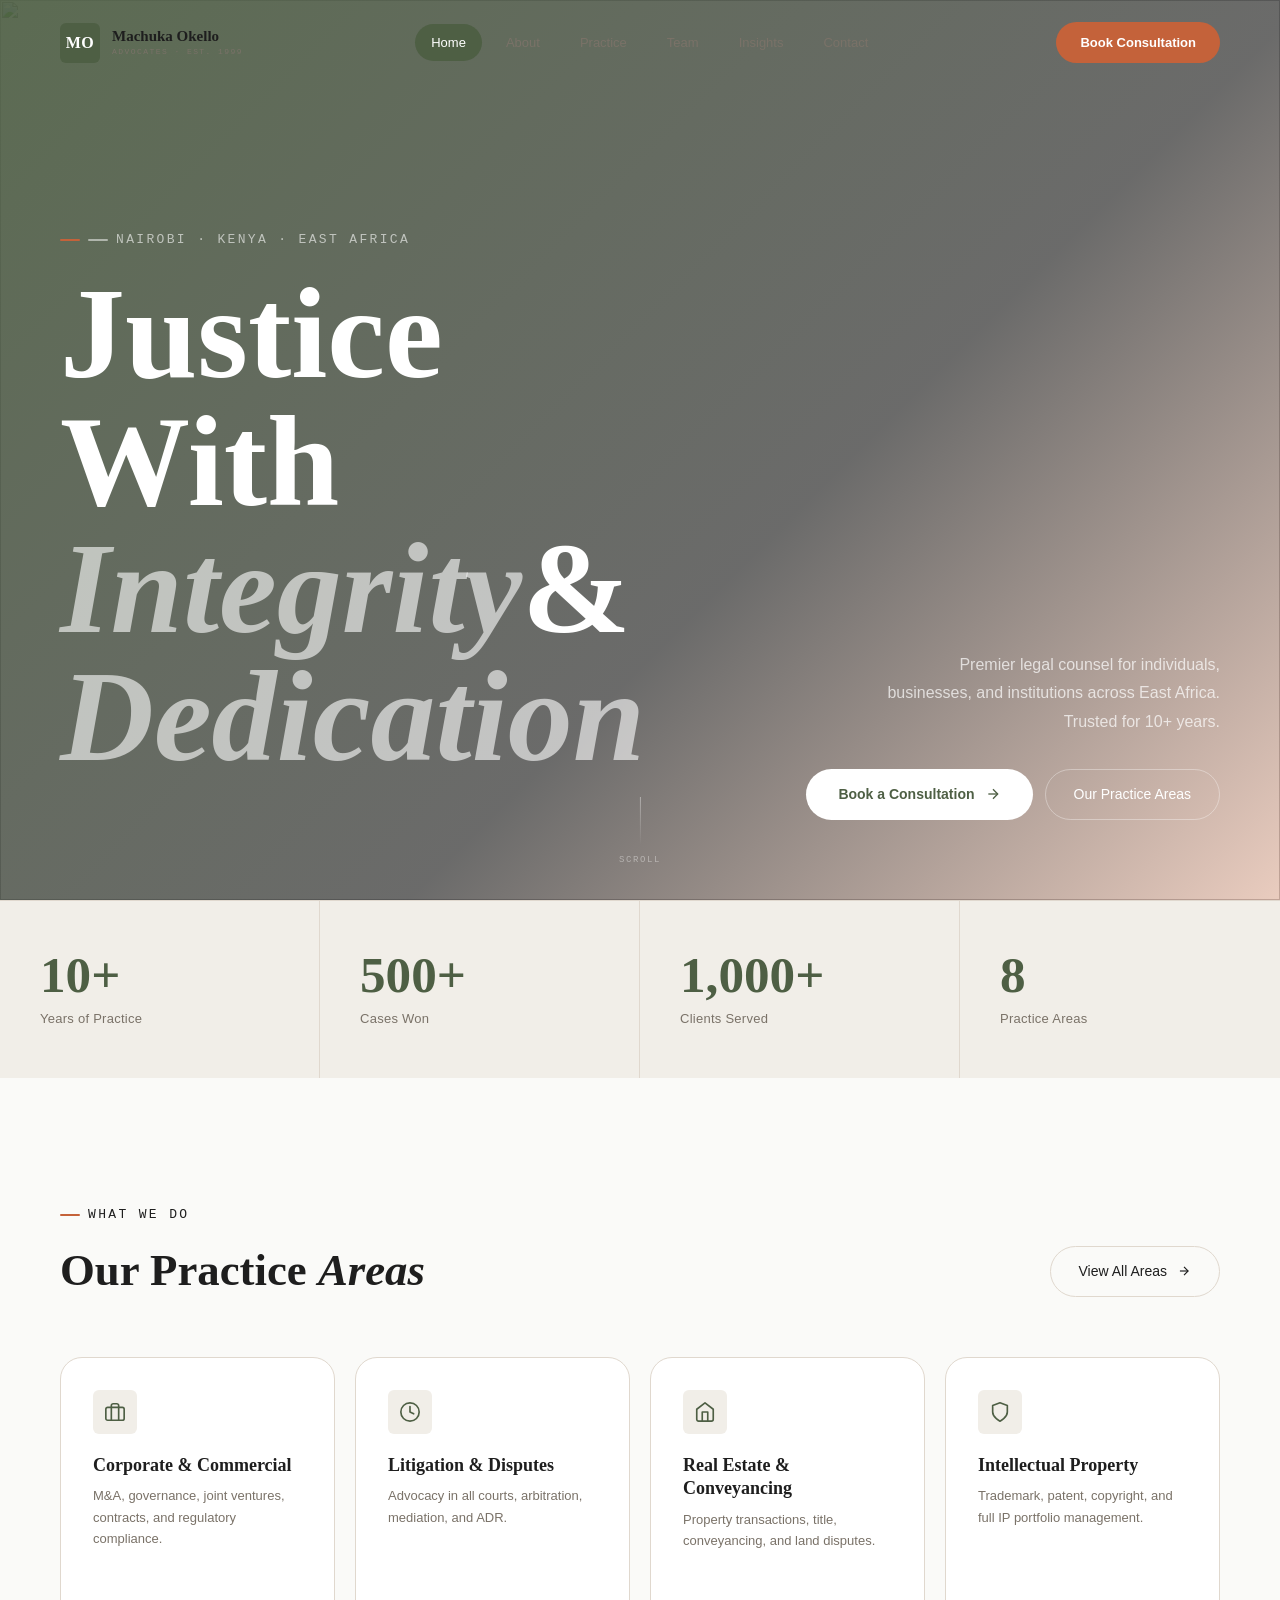
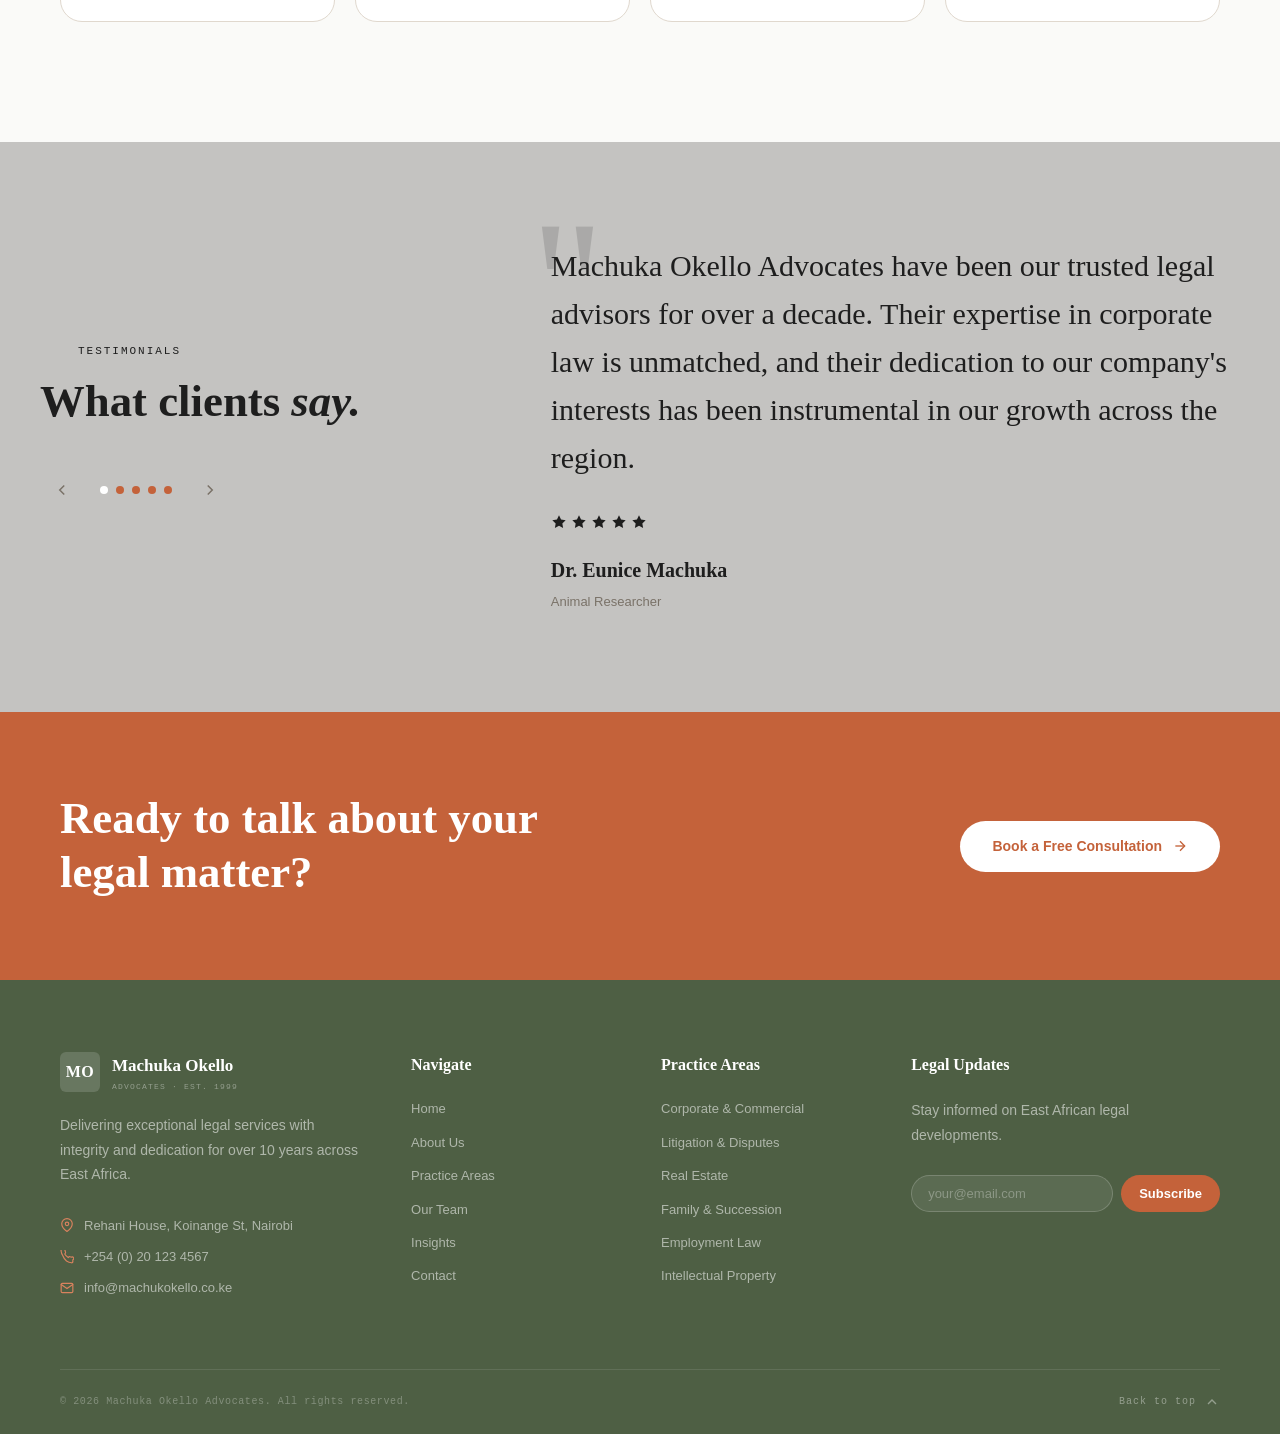
==== index.html @ afc13fcb "Add files via upload" ====
<!DOCTYPE html>
<html lang="en">
<head>
  <meta charset="UTF-8" />
  <meta name="viewport" content="width=device-width, initial-scale=1.0" />
  <title>Machuka Okello Advocates — Home</title>
  <meta name="description" content="Premier legal counsel across East Africa. 10+ years of proven excellence." />
  <link rel="stylesheet" href="style.css" />
</head>
<body>

<div id="progress-bar"></div>


<!-- NAVBAR -->
<header id="navbar">
  <div class="nav-wrap">
    <a href="index.html" class="nav-logo">
      <div class="nav-logo-mark">MO</div>
      <div class="nav-logo-text">
        <strong>Machuka Okello</strong>
        <span>Advocates · Est. 1999</span>
      </div>
    </a>
    <nav class="nav-links-center">
      <a href="index.html" class="active">Home</a>
      <a href="about.html">About</a>
      <a href="practice.html">Practice</a>
      <a href="team.html">Team</a>
      <a href="insights.html">Insights</a>
      <a href="contact.html">Contact</a>
    </nav>
    <a href="contact.html" class="nav-cta">Book Consultation</a>
    <button class="nav-hamburger" id="nav-hamburger" onclick="toggleMobileMenu()" aria-label="Menu">
      <span></span><span></span>
    </button>
  </div>
  <nav class="mobile-nav" id="mobile-nav">
    <a href="index.html" class="active">Home</a>
    <a href="about.html">About</a>
    <a href="practice.html">Practice</a>
    <a href="team.html">Team</a>
    <a href="insights.html">Insights</a>
    <a href="contact.html">Contact</a>
    <a href="contact.html" class="mobile-cta">Book Consultation</a>
  </nav>
</header>

<!-- HERO -->
<section class="home-hero">
  <div class="home-hero-bg">
    <img src="https://images.unsplash.com/photo-1589829545856-d10d557cf95f?w=1800&q=80" alt="" />
  </div>
  <div class="home-hero-content">
    <div class="wrap">
      <div class="home-hero-left fade-up">
        <div class="tag" style="color:rgba(255,255,255,.6);">
          <span style="background:rgba(255,255,255,.5);width:20px;height:2px;display:block;border-radius:2px;"></span>
          Nairobi · Kenya · East Africa
        </div>
        <h1 class="home-h1">
          Justice With<br><em>Integrity</em>&amp;<br><em>Dedication</em>
        </h1>
      </div>
      <div class="home-hero-right fade-up" style="transition-delay:.2s">
        <p class="home-hero-desc">Premier legal counsel for individuals, businesses, and institutions across East Africa. Trusted for 10+ years.</p>
        <div class="home-hero-btns">
          <a href="contact.html" class="btn-white" style="background:#fff;color:var(--sage-dk);font-size:14px;font-weight:600;padding:14px 32px;border-radius:99px;display:inline-flex;align-items:center;gap:10px;transition:all .28s ease;">Book a Consultation
            <svg width="16" height="16" viewBox="0 0 24 24" fill="none" stroke="currentColor" stroke-width="2"><line x1="5" y1="12" x2="19" y2="12"/><polyline points="12 5 19 12 12 19"/></svg>
          </a>
          <a href="practice.html" class="btn-outline" style="border-color:rgba(255,255,255,.35);color:#fff;font-size:14px;font-weight:500;padding:13px 28px;border-radius:99px;display:inline-flex;align-items:center;gap:10px;transition:all .28s ease;">Our Practice Areas</a>
        </div>
      </div>
    </div>
  </div>
  <div class="home-scroll-indicator">
    <div class="scroll-line"></div>
    <span>Scroll</span>
  </div>
</section>

<!-- STATS -->
<div class="home-stats">
  <div class="home-stats-grid stagger">
    <div class="hsg-item">
      <div class="hsg-num">10+</div>
      <div class="hsg-lbl">Years of Practice</div>
    </div>
    <div class="hsg-item">
      <div class="hsg-num">500+</div>
      <div class="hsg-lbl">Cases Won</div>
    </div>
    <div class="hsg-item">
      <div class="hsg-num">1,000+</div>
      <div class="hsg-lbl">Clients Served</div>
    </div>
    <div class="hsg-item">
      <div class="hsg-num">8</div>
      <div class="hsg-lbl">Practice Areas</div>
    </div>
  </div>
</div>

<!-- PRACTICE PREVIEW -->
<section class="home-practices section-pad">
  <div class="wrap">
    <div class="home-practices-header fade-up">
      <div>
        <div class="tag">What We Do</div>
        <h2 class="section-title">Our Practice <em>Areas</em></h2>
      </div>
      <a href="practice.html" class="btn-outline">View All Areas
        <svg width="14" height="14" viewBox="0 0 24 24" fill="none" stroke="currentColor" stroke-width="2"><line x1="5" y1="12" x2="19" y2="12"/><polyline points="12 5 19 12 12 19"/></svg>
      </a>
    </div>
    <div class="home-practices-grid stagger">
      <div class="hpc">
        <div class="hpc-icon"><svg viewBox="0 0 24 24" fill="none" stroke="currentColor" stroke-width="1.8" stroke-linecap="round" stroke-linejoin="round"><rect x="2" y="7" width="20" height="14" rx="2"/><path d="M16 21V5a2 2 0 0 0-2-2h-4a2 2 0 0 0-2 2v16"/></svg></div>
        <h3>Corporate &amp; Commercial</h3>
        <p>M&A, governance, joint ventures, contracts, and regulatory compliance.</p>
        <a href="practice.html" class="hpc-arrow">Explore <svg viewBox="0 0 24 24" fill="none" stroke="currentColor" stroke-width="2"><line x1="5" y1="12" x2="19" y2="12"/><polyline points="12 5 19 12 12 19"/></svg></a>
      </div>
      <div class="hpc">
        <div class="hpc-icon"><svg viewBox="0 0 24 24" fill="none" stroke="currentColor" stroke-width="1.8" stroke-linecap="round" stroke-linejoin="round"><circle cx="12" cy="12" r="10"/><polyline points="12 6 12 12 16 14"/></svg></div>
        <h3>Litigation &amp; Disputes</h3>
        <p>Advocacy in all courts, arbitration, mediation, and ADR.</p>
        <a href="practice.html" class="hpc-arrow">Explore <svg viewBox="0 0 24 24" fill="none" stroke="currentColor" stroke-width="2"><line x1="5" y1="12" x2="19" y2="12"/><polyline points="12 5 19 12 12 19"/></svg></a>
      </div>
      <div class="hpc">
        <div class="hpc-icon"><svg viewBox="0 0 24 24" fill="none" stroke="currentColor" stroke-width="1.8" stroke-linecap="round" stroke-linejoin="round"><path d="M3 9l9-7 9 7v11a2 2 0 0 1-2 2H5a2 2 0 0 1-2-2z"/><polyline points="9 22 9 12 15 12 15 22"/></svg></div>
        <h3>Real Estate &amp; Conveyancing</h3>
        <p>Property transactions, title, conveyancing, and land disputes.</p>
        <a href="practice.html" class="hpc-arrow">Explore <svg viewBox="0 0 24 24" fill="none" stroke="currentColor" stroke-width="2"><line x1="5" y1="12" x2="19" y2="12"/><polyline points="12 5 19 12 12 19"/></svg></a>
      </div>
      <div class="hpc">
        <div class="hpc-icon"><svg viewBox="0 0 24 24" fill="none" stroke="currentColor" stroke-width="1.8" stroke-linecap="round" stroke-linejoin="round"><path d="M12 22s8-4 8-10V5l-8-3-8 3v7c0 6 8 10 8 10z"/></svg></div>
        <h3>Intellectual Property</h3>
        <p>Trademark, patent, copyright, and full IP portfolio management.</p>
        <a href="practice.html" class="hpc-arrow">Explore <svg viewBox="0 0 24 24" fill="none" stroke="currentColor" stroke-width="2"><line x1="5" y1="12" x2="19" y2="12"/><polyline points="12 5 19 12 12 19"/></svg></a>
      </div>
    </div>
  </div>
</section>

<!-- ═══════════════════════════════════════
     TESTIMONIALS — LARGE QUOTE FORMAT
═══════════════════════════════════════ -->
<section class="test-bckg">
<section id="testimonials" class="testimonials-section">
  <div class="container">
    <div class="testimonials-inner">
      <div class="testimonials-left reveal">
        <div class="section-tag light">Testimonials</div>
        <h2 class="section-title light">What clients <em>say.</em></h2>
        <div class="t-nav-controls">
          <button class="t-ctrl-btn" onclick="prevTestimonial()" aria-label="Previous">
            <svg viewBox="0 0 24 24" fill="none" stroke="currentColor" stroke-width="2"><polyline points="15 18 9 12 15 6"/></svg>
          </button>
          <div class="t-ctrl-dots" id="t-dots"></div>
          <button class="t-ctrl-btn" onclick="nextTestimonial()" aria-label="Next">
            <svg viewBox="0 0 24 24" fill="none" stroke="currentColor" stroke-width="2"><polyline points="9 18 15 12 9 6"/></svg>
          </button>
        </div>
      </div>
      <div class="testimonials-right">
        <div class="big-quote">"</div>
        <blockquote id="t-text">Machuka Okello Advocates have been our trusted legal advisors for over a decade. Their expertise in corporate law is unmatched, and their dedication to our company's interests has been instrumental in our growth across the region.</blockquote>
        <div class="t-star-row">
          <svg viewBox="0 0 24 24" fill="currentColor"><polygon points="12 2 15.09 8.26 22 9.27 17 14.14 18.18 21.02 12 17.77 5.82 21.02 7 14.14 2 9.27 8.91 8.26 12 2"/></svg>
          <svg viewBox="0 0 24 24" fill="currentColor"><polygon points="12 2 15.09 8.26 22 9.27 17 14.14 18.18 21.02 12 17.77 5.82 21.02 7 14.14 2 9.27 8.91 8.26 12 2"/></svg>
          <svg viewBox="0 0 24 24" fill="currentColor"><polygon points="12 2 15.09 8.26 22 9.27 17 14.14 18.18 21.02 12 17.77 5.82 21.02 7 14.14 2 9.27 8.91 8.26 12 2"/></svg>
          <svg viewBox="0 0 24 24" fill="currentColor"><polygon points="12 2 15.09 8.26 22 9.27 17 14.14 18.18 21.02 12 17.77 5.82 21.02 7 14.14 2 9.27 8.91 8.26 12 2"/></svg>
          <svg viewBox="0 0 24 24" fill="currentColor"><polygon points="12 2 15.09 8.26 22 9.27 17 14.14 18.18 21.02 12 17.77 5.82 21.02 7 14.14 2 9.27 8.91 8.26 12 2"/></svg>
        </div>
        <div class="t-client">
          <div class="t-client-name" id="t-name">Dr. Peter Mwangi</div>
          <div class="t-client-title" id="t-title">CEO, Mwangi Holdings</div>
        </div>
      </div>
    </div>
  </div>
</section>
</section>

<!-- CTA BAND -->
<section class="home-cta-band">
  <div class="wrap">
    <div class="home-cta-inner fade-up">
      <h2>Ready to talk about your legal matter?</h2>
      <a href="contact.html" class="btn-white">Book a Free Consultation
        <svg width="16" height="16" viewBox="0 0 24 24" fill="none" stroke="currentColor" stroke-width="2"><line x1="5" y1="12" x2="19" y2="12"/><polyline points="12 5 19 12 12 19"/></svg>
      </a>
    </div>
  </div>
</section>

<!-- FOOTER -->
<footer>
  <div class="wrap">
    <div class="footer-inner">
      <div>
        <div class="footer-brand">
          <div class="nav-logo-mark">MO</div>
          <div>
            <div class="footer-brand-name">Machuka Okello</div>
            <div class="footer-brand-sub">Advocates · Est. 1999</div>
          </div>
        </div>
        <p class="footer-desc">Delivering exceptional legal services with integrity and dedication for over 10 years across East Africa.</p>
        <div class="footer-contact-line"><svg viewBox="0 0 24 24" fill="none" stroke="currentColor" stroke-width="2" stroke-linecap="round" stroke-linejoin="round"><path d="M21 10c0 7-9 13-9 13s-9-6-9-13a9 9 0 0 1 18 0z"/><circle cx="12" cy="10" r="3"/></svg>Rehani House, Koinange St, Nairobi</div>
        <div class="footer-contact-line"><svg viewBox="0 0 24 24" fill="none" stroke="currentColor" stroke-width="2" stroke-linecap="round" stroke-linejoin="round"><path d="M22 16.92v3a2 2 0 0 1-2.18 2 19.79 19.79 0 0 1-8.63-3.07A19.5 19.5 0 0 1 4.88 9.88 19.79 19.79 0 0 1 1.77 1.25a2 2 0 0 1 1.98-2.18h3a2 2 0 0 1 2 1.72c.127.96.361 1.903.7 2.81a2 2 0 0 1-.45 2.11L8.09 6.91a16 16 0 0 0 6 6l.91-.91a2 2 0 0 1 2.11-.45c.907.339 1.85.573 2.81.7A2 2 0 0 1 22 16.92z"/></svg>+254 (0) 20 123 4567</div>
        <div class="footer-contact-line"><svg viewBox="0 0 24 24" fill="none" stroke="currentColor" stroke-width="2" stroke-linecap="round" stroke-linejoin="round"><path d="M4 4h16c1.1 0 2 .9 2 2v12c0 1.1-.9 2-2 2H4c-1.1 0-2-.9-2-2V6c0-1.1.9-2 2-2z"/><polyline points="22,6 12,13 2,6"/></svg>info@machukokello.co.ke</div>
      </div>
      <div class="footer-col">
        <h5>Navigate</h5>
        <a href="index.html">Home</a>
        <a href="about.html">About Us</a>
        <a href="practice.html">Practice Areas</a>
        <a href="team.html">Our Team</a>
        <a href="insights.html">Insights</a>
        <a href="contact.html">Contact</a>
      </div>
      <div class="footer-col">
        <h5>Practice Areas</h5>
        <a href="practice.html">Corporate &amp; Commercial</a>
        <a href="practice.html">Litigation &amp; Disputes</a>
        <a href="practice.html">Real Estate</a>
        <a href="practice.html">Family &amp; Succession</a>
        <a href="practice.html">Employment Law</a>
        <a href="practice.html">Intellectual Property</a>
      </div>
      <div class="footer-col">
        <h5>Legal Updates</h5>
        <p class="footer-desc">Stay informed on East African legal developments.</p>
        <div class="footer-nl-form">
          <input type="email" id="nl-email" placeholder="your@email.com" />
          <button onclick="subscribeNewsletter()">Subscribe</button>
        </div>
      </div>
    </div>
    <div class="footer-bottom">
      <p>© <span id="year"></span> Machuka Okello Advocates. All rights reserved.</p>
      <a href="#" class="footer-back-top" onclick="window.scrollTo({top:0,behavior:'smooth'});return false;">
        Back to top <svg viewBox="0 0 24 24" fill="none" stroke="currentColor" stroke-width="2"><polyline points="18 15 12 9 6 15"/></svg>
      </a>
    </div>
  </div>
</footer>

<div id="toast"></div>
<script src="script.js"></script>
<script>document.getElementById('year').textContent = new Date().getFullYear();</script>
</body>
</html>
---- style.css ----
/* =============================================
   RESET & BASE
============================================= */
*, *::before, *::after { box-sizing: border-box; margin: 0; padding: 0; }
html { scroll-behavior: smooth; font-size: 16px; }
body {
  font-family: 'Sora', sans-serif;
  background: #FAFAF8;
  color: #1E1E1E;
  line-height: 1.65;
  overflow-x: hidden;
}
img { display: block; max-width: 100%; }
a { text-decoration: none; color: inherit; }
ul { list-style: none; }
button { cursor: pointer; border: none; background: none; font-family: inherit; }
input, textarea, select { font-family: inherit; }

/* =============================================
   TOKENS
============================================= */
:root {
  --sage:      #7A8C6E;
  --sage-lt:   #A4B896;
  --sage-dk:   #4E5F44;
  --terra:     #C4623A;
  --terra-lt:  #D9825E;
  --cream:     #FAFAF8;
  --cream-dk:  #F1EEE8;
  --sand:      #E8E0D4;
  --ink:       #1E1E1E;
  --ink-lt:    #3A3A3A;
  --muted:     #7A7268;
  --muted-lt:  #ADA49A;
  --white:     #FFFFFF;
  --border:    #E0D8CE;
  --shadow-sm: 0 2px 8px rgba(30,30,30,.06);
  --shadow-md: 0 6px 24px rgba(30,30,30,.10);
  --shadow-lg: 0 16px 56px rgba(30,30,30,.14);
  --r-sm: 6px; --r-md: 14px; --r-lg: 22px; --r-xl: 32px;
  --t: 0.28s ease;
}

/* =============================================
   TYPOGRAPHY
============================================= */
@import url('https://fonts.googleapis.com/css2?family=Sora:wght@300;400;500;600;700&family=Fraunces:ital,wght@0,300;0,600;0,700;1,300;1,600&family=Space+Mono:wght@400;700&display=swap');

h1, h2, h3, h4 { font-family: 'Fraunces', serif; line-height: 1.1; font-weight: 600; }
em { font-style: italic; }

.page-title { font-size: clamp(42px, 6vw, 88px); font-weight: 700; color: var(--ink); line-height: 1.0; }
.section-title { font-size: clamp(28px, 3.5vw, 52px); font-weight: 600; color: var(--ink); line-height: 1.15; }
.lead { font-size: clamp(16px, 1.8vw, 20px); color: var(--muted); line-height: 1.75; }

.tag {
  display: inline-flex; align-items: center; gap: 8px;
  font-family: 'Space Mono', monospace;
  font-size: 13px; letter-spacing: .18em; text-transform: uppercase;
  color: var(--offwhite); margin-bottom: 20px;
}
.section-divider { color: var(--muted); margin: 60px 0px -80px 0px; }
.tag::before { content:''; display:block; width:20px; height:2px; background:var(--terra); border-radius:2px; }

/* =============================================
   LAYOUT
============================================= */
.wrap { max-width: 1240px; margin: 0 auto; padding: 0 40px; }
@media (max-width:640px) { .wrap { padding: 0 20px; } }

.section-pad { padding: 120px 0; }
@media (max-width:768px) { .section-pad { padding: 72px 0; } }

/* =============================================
   SCROLL PROGRESS
============================================= */
#progress-bar {
  position: fixed; top:0; left:0; height: 3px;
  width: 0%; background: var(--terra);
  z-index: 9999; transition: width .08s linear;
  border-radius: 0 2px 2px 0;
}

/* =============================================
   NAVBAR
============================================= */
#navbar {
  position: fixed; top:0; left:0; right:0; z-index: 1000;
  transition: background var(--t), box-shadow var(--t);
}
#navbar.scrolled { background: rgba(250,250,248,.65); backdrop-filter: blur(14px); box-shadow: 0 1px 0 var(--border); }

.nav-wrap { display: flex; align-items: center; justify-content: space-between; max-width: 1240px; margin: 0 auto; padding: 22px 40px; }

.nav-logo { display: flex; align-items: center; gap: 12px; }
.nav-logo-mark {
  width: 40px; height: 40px; border-radius: var(--r-sm);
  background: var(--sage-dk);
  display: flex; align-items: center; justify-content: center;
  font-family: 'Fraunces', serif; font-size: 16px; font-weight: 700; color: #fff; letter-spacing: .03em;
}
.nav-logo-text { display: flex; flex-direction: column; }
.nav-logo-text strong { font-family: 'Fraunces', serif; font-size: 15px; font-weight: 600; color: var(--ink); line-height: 1.2; }
.nav-logo-text span { font-family: 'Space Mono', monospace; font-size: 8px; letter-spacing: .18em; color: var(--muted); text-transform: uppercase; }

.nav-links-center { display: flex; align-items: center; gap: 8px; }
.nav-links-center a {
  font-size: 13px; font-weight: 500; color: var(--muted);
  padding: 8px 16px; border-radius: 99px;
  transition: background var(--t), color var(--t);
}
.nav-links-center a:hover { background: var(--cream-dk); color: var(--ink); }
.nav-links-center a.active { background: var(--sage-dk); color: #fff; }

.nav-cta {
  background: var(--terra); color: #fff;
  font-size: 13px; font-weight: 600;
  padding: 10px 24px; border-radius: 99px;
  transition: background var(--t), transform var(--t);
}
.nav-cta:hover { background: var(--terra-lt); transform: translateY(-7px); }

.nav-hamburger { display: none; flex-direction: column; gap: 5px; padding: 4px; }
.nav-hamburger span { display:block; width:22px; height:2px; background:var(--ink); border-radius:2px; transition:all var(--t); }

.mobile-nav {
  display: none; flex-direction: column;
  background: rgba(250,250,248,.97); backdrop-filter: blur(14px);
  border-top: 1px solid var(--border);
  padding: 20px 40px 28px;
}
.mobile-nav.open { display: flex; }
.mobile-nav a { padding: 13px 0; font-size: 15px; font-weight: 500; color: var(--muted); border-bottom: 1px solid var(--border); transition: color var(--t); }
.mobile-nav a:hover, .mobile-nav a.active { color: var(--sage-dk); }
.mobile-nav .mobile-cta { margin-top: 18px; background: var(--terra); color: #fff; text-align: center; padding: 14px; border-radius: 99px; font-weight: 600; border: none; transition:all var(--t); }
.mobile-cta:hover { background:var(--cream-dk); transform:translateY(-7px); }

@media (max-width: 960px) { .nav-links-center { display:none; } .nav-cta { display:none; } .nav-hamburger { display:flex; } }
@media (max-width: 640px) { .nav-wrap { padding: 16px 20px; } }

/* =============================================
   BUTTONS
============================================= */
.btn-primary {
  display: inline-flex; align-items: center; gap: 10px;
  background: var(--sage-dk); color: #fff;
  font-size: 14px; font-weight: 600;
  padding: 14px 28px; border-radius: 99px;
  transition: background var(--t), transform var(--t), box-shadow var(--t);
}
.btn-primary:hover { background: var(--sage); transform: translateY(-7px); box-shadow: 0 10px 28px rgba(78,95,68,.28); }
.btn-primary svg { width:16px; height:16px; }

.btn-terra {
  display: inline-flex; align-items: center; gap: 10px;
  background: var(--terra); color: #fff;
  font-size: 14px; font-weight: 600;
  padding: 14px 28px; border-radius: 99px;
  transition: background var(--t), transform var(--t), box-shadow var(--t);
}
.btn-terra:hover { background: var(--terra-lt); transform: translateY(-7px); box-shadow: 0 10px 28px rgba(196,98,58,.28); }

.btn-outline {
  display: inline-flex; align-items: center; gap: 10px;
  border: 1.5px solid var(--border); color: var(--ink);
  font-size: 14px; font-weight: 500;
  padding: 13px 28px; border-radius: 99px;
  transition: all var(--t);
}
.btn-outline:hover { border-color: var(--sage-dk); color: var(--sage-dk); background: rgba(78,95,68,.05); transform: translateY(-7px); }

/* =============================================
   PAGE HERO (shared)
============================================= */
.page-hero {
  padding: 160px 0 100px;
  position: relative; overflow: hidden;
  background: var(--cream-dk);
}
.page-hero::before {
  content: '';
  position: absolute; top: -120px; right: -100px;
  width: 500px; height: 500px;
  border-radius: 50%;
  background: radial-gradient(circle, rgba(122,140,110,.15) 0%, transparent 70%);
  pointer-events: none;
}
.page-hero-inner { position: relative; z-index: 1; }
.page-hero-kicker { margin-bottom: 24px; }

/* =============================================
   CARDS
============================================= */
.card {
  background: var(--white); border: 1px solid var(--border);
  border-radius: var(--r-lg); padding: 36px;
  transition: border-color var(--t), box-shadow var(--t), transform var(--t);
}
.card:hover { border-color: var(--sage-lt); box-shadow: var(--shadow-md); transform: translateY(-4px); }

/* =============================================
   DIVIDER
============================================= */
.divider { height: 1px; background: var(--border); margin: 40px 0; }

/* =============================================
   TOAST
============================================= */
#toast {
  position: fixed; bottom: 28px; right: 28px;
  background: var(--ink); color: #fff;
  padding: 14px 22px; border-radius: var(--r-md);
  border-left: 4px solid var(--terra);
  font-size: 14px; font-weight: 500;
  box-shadow: var(--shadow-lg); z-index: 9999;
  transform: translateY(100px); opacity: 0;
  transition: all .4s ease;
}
#toast.show { transform: translateY(0); opacity: 1; }

/* =============================================
   FOOTER
============================================= */
footer {
  background: var(--sage-dk); color: rgba(255,255,255,.75);
  padding: 72px 0 0;
}
.footer-inner { display: grid; grid-template-columns: 1.5fr 1fr 1fr 1.3fr; gap: 48px; padding-bottom: 60px; }

.footer-brand { display: flex; align-items: center; gap: 12px; margin-bottom: 20px; }
.footer-brand .nav-logo-mark { background: rgba(255,255,255,.15); }
.footer-brand-name { font-family: 'Fraunces', serif; font-size: 17px; font-weight: 600; color: #fff; }
.footer-brand-sub { font-family: 'Space Mono', monospace; font-size: 8px; letter-spacing: .15em; color: rgba(255,255,255,.4); text-transform: uppercase; }

.footer-desc { font-size: 14px; line-height: 1.75; color: rgba(255,255,255,.55); margin-bottom: 28px; }
.footer-contact-line { display: flex; align-items: center; gap: 10px; font-size: 13px; color: rgba(255,255,255,.55); margin-bottom: 10px; }
.footer-contact-line svg { width: 14px; height: 14px; color: var(--terra-lt); flex-shrink: 0; }

.footer-col h5 { font-family: 'Fraunces', serif; font-size: 16px; font-weight: 600; color: #fff; margin-bottom: 20px; }
.footer-col a { display: block; font-size: 13px; color: rgba(255,255,255,.55); margin-bottom: 12px; transition: color var(--t); }
.footer-col a:hover { color: rgba(255,255,255,.9); }

.footer-nl-form { display: flex; gap: 8px; margin-top: 8px; }
.footer-nl-form input { flex:1; background: rgba(255,255,255,.08); border: 1px solid rgba(255,255,255,.18); border-radius: 99px; padding: 10px 16px; font-size: 13px; color: #fff; outline: none; transition: border-color var(--t); }
.footer-nl-form input::placeholder { color: rgba(255,255,255,.3); }
.footer-nl-form input:focus { border-color: var(--terra-lt); }
.footer-nl-form button { background: var(--terra); border: none; border-radius: 99px; padding: 10px 18px; color: #fff; font-size: 13px; font-weight: 600; transition: background var(--t); white-space: nowrap; }
.footer-nl-form button:hover { background: var(--terra-lt); }

.footer-bottom { border-top: 1px solid rgba(255,255,255,.1); padding: 24px 0; display: flex; align-items: center; justify-content: space-between; flex-wrap: wrap; gap: 12px; }
.footer-bottom p { font-family: 'Space Mono', monospace; font-size: 10px; letter-spacing: .06em; color: rgba(255,255,255,.3); }
.footer-back-top { display: flex; align-items: center; gap: 8px; font-family: 'Space Mono', monospace; font-size: 10px; letter-spacing: .1em; color: rgba(255,255,255,.4); transition: color var(--t); }
.footer-back-top svg { width: 16px; height: 16px; }
.footer-back-top:hover { color: rgba(255,255,255,.8); }

@media (max-width: 1024px) { .footer-inner { grid-template-columns: 1fr 1fr; gap: 40px; } }
@media (max-width: 640px) { .footer-inner { grid-template-columns: 1fr; gap: 32px; } .footer-bottom { flex-direction: column; align-items: flex-start; } }

/* =============================================
   ANIMATIONS
============================================= */
.fade-up { opacity: 0; transform: translateY(32px); transition: opacity .7s ease, transform .7s ease; }
.fade-up.visible { opacity: 1; transform: none; }
.fade-left { opacity: 0; transform: translateX(-32px); transition: opacity .7s ease, transform .7s ease; }
.fade-left.visible { opacity: 1; transform: none; }
.fade-right { opacity: 0; transform: translateX(32px); transition: opacity .7s ease, transform .7s ease; }
.fade-right.visible { opacity: 1; transform: none; }
.stagger > * { opacity: 0; transform: translateY(24px); transition: opacity .6s ease, transform .6s ease; }
.stagger.visible > *:nth-child(1) { opacity:1; transform:none; transition-delay:.05s; }
.stagger.visible > *:nth-child(2) { opacity:1; transform:none; transition-delay:.15s; }
.stagger.visible > *:nth-child(3) { opacity:1; transform:none; transition-delay:.25s; }
.stagger.visible > *:nth-child(4) { opacity:1; transform:none; transition-delay:.35s; }
.stagger.visible > *:nth-child(5) { opacity:1; transform:none; transition-delay:.45s; }
.stagger.visible > *:nth-child(6) { opacity:1; transform:none; transition-delay:.55s; }
.stagger.visible > *:nth-child(7) { opacity:1; transform:none; transition-delay:.65s; }
.stagger.visible > *:nth-child(8) { opacity:1; transform:none; transition-delay:.75s; }

/* =============================================
   MODAL (shared)
============================================= */
.modal-bg {
  position: fixed; inset: 0; z-index: 3000;
  background: rgba(30,30,30,.6); backdrop-filter: blur(6px);
  display: flex; align-items: center; justify-content: center;
  padding: 24px;
  opacity: 0; pointer-events: none;
  transition: opacity .3s ease;
}
.modal-bg.open { opacity: 1; pointer-events: all; }
.modal-box {
  background: var(--white); border-radius: var(--r-xl);
  padding: 48px; max-width: 600px; width: 100%;
  max-height: 90vh; overflow-y: auto;
  transform: translateY(20px) scale(.97);
  transition: transform .3s ease;
  box-shadow: var(--shadow-lg);
  position: relative;
}
.modal-bg.open .modal-box { transform: none; }
.modal-close {
  position: absolute; top: 20px; right: 20px;
  width: 36px; height: 36px; border-radius: 50%;
  background: var(--cream-dk); border: none;
  display: flex; align-items: center; justify-content: center;
  color: var(--muted); transition: all var(--t);
}
.modal-close svg { width:16px; height:16px; }
.modal-close:hover { background: var(--terra); color: #fff; transform: rotate(90deg); }
.modal-box h3 { font-family:'Fraunces',serif; font-size:28px; font-weight:600; color:var(--ink); margin-bottom:12px; }
.modal-box .modal-sub { font-size:15px; color:var(--muted); line-height:1.7; margin-bottom:20px; }
.modal-divider { height:1px; background:var(--border); margin:20px 0; }
.modal-box h4 { font-family:'Fraunces',serif; font-size:18px; font-weight:600; color:var(--ink); margin-bottom:12px; margin-top:20px; }
.modal-list { display:flex; flex-direction:column; gap:9px; }
.modal-list li { display:flex; align-items:flex-start; gap:10px; font-size:14px; color:var(--muted); line-height:1.6; }
.modal-list li::before { content:''; display:block; width:5px; height:5px; border-radius:50%; background:var(--terra); flex-shrink:0; margin-top:8px; }
.modal-box > p { font-size:15px; color:var(--muted); line-height:1.75; }
.modal-cta { display:flex; align-items:center; justify-content:center; gap:10px; margin-top:28px; }
@media (max-width:540px) { .modal-box { padding:28px 20px; } }

/* =============================================
   SPINNER
============================================= */
@keyframes spin { to { transform: rotate(360deg); } }
.spin-anim { animation: spin .8s linear infinite; display: inline-block; }

/* ============================================
   PAGE-SPECIFIC: INDEX (HOME)
============================================= */
.home-hero {
  min-height: 100vh; display: flex; flex-direction: column;
  justify-content: flex-end; position: relative; overflow: hidden;
}
.home-hero-bg { position:absolute; inset:0; }
.home-hero-bg img { width:100%; height:100%; object-fit:cover; }
.home-hero-bg::after {
  content:''; position:absolute; inset:0;
  background: linear-gradient(135deg, rgba(78,95,68,.92) 0%, rgba(30,30,30,.65) 60%, rgba(196,98,58,.3) 100%);
}
.home-hero-content { position:relative; z-index:2; padding: 0 0 80px; }
.home-hero-content .wrap { display:grid; grid-template-columns: 1fr 1fr; gap:60px; align-items:flex-end; }
.home-hero-right { display:flex; flex-direction:column; align-items:flex-end; justify-content:flex-end; }

.home-h1 { font-size: clamp(76px, 28vw, 130px); font-weight: 700; color: #fff; line-height: .98; margin-bottom: 40px; }
.home-h1 em { font-style: italic; color: rgba(255,255,255,.6); }

.home-hero-desc { font-size: 16px; color: rgba(255,255,255,.7); line-height: 1.8; max-width: 340px; margin-bottom: 32px; text-align: right; }
.home-hero-btns { display:flex; gap:12px; flex-wrap:wrap; justify-content:flex-end; }

.home-scroll-indicator { position:absolute; bottom:32px; left:50%; transform:translateX(-50%); z-index:2; display:flex; flex-direction:column; align-items:center; gap:8px; }
.home-scroll-indicator span { font-family:'Space Mono',monospace; font-size:9px; letter-spacing:.18em; color:rgba(255,255,255,.4); text-transform:uppercase; }
.scroll-line { width:1px; height:48px; background:linear-gradient(to bottom, rgba(255,255,255,.4), transparent); animation:scroll-line 2s ease infinite; }
@keyframes scroll-line { 0%,100%{opacity:1;transform:scaleY(1);} 50%{opacity:.3;transform:scaleY(.5);} }

.home-stats { background:var(--cream-dk); border-top:1px solid var(--border); }
.home-stats-grid { display:grid; grid-template-columns:repeat(4,1fr); }
.hsg-item { padding:48px 40px; border-right:1px solid var(--border); }
.hsg-item:last-child { border-right:none; }
.hsg-num { font-family:'Fraunces',serif; font-size:clamp(40px,4vw,64px); font-weight:700; color:var(--sage-dk); line-height:1; margin-bottom:8px; }
.hsg-lbl { font-size:13px; color:var(--muted); letter-spacing:.02em; }

.home-practices { background:var(--cream); }
.home-practices-header { display:flex; align-items:flex-end; justify-content:space-between; margin-bottom:60px; gap:20px; }
.home-practices-grid { display:grid; grid-template-columns:repeat(4,1fr); gap:20px; }
.hpc { background:var(--white); border:1px solid var(--border); border-radius:var(--r-lg); padding:32px; transition:all var(--t); cursor:pointer; }
.hpc:hover { border-color:var(--sage); box-shadow:var(--shadow-md); transform:translateY(-4px); }
.hpc-icon { width:44px; height:44px; border-radius:var(--r-sm); background:var(--cream-dk); display:flex; align-items:center; justify-content:center; margin-bottom:20px; transition:background var(--t); }
.hpc:hover .hpc-icon { background:rgba(78,95,68,.12); }
.hpc-icon svg { width:22px; height:22px; color:var(--sage-dk); }
.hpc h3 { font-family:'Fraunces',serif; font-size:18px; font-weight:600; color:var(--ink); margin-bottom:8px; line-height:1.3; }
.hpc p { font-size:13px; color:var(--muted); line-height:1.65; }
.hpc-arrow { display:inline-flex; align-items:center; gap:6px; font-size:12px; font-weight:600; color:var(--terra); margin-top:16px; opacity:0; transform:translateX(-4px); transition:all var(--t); }
.hpc-arrow svg { width:14px; height:14px; }
.hpc:hover .hpc-arrow { opacity:1; transform:none; }

.home-cta-band { background:var(--terra); padding:80px 0; }
.home-cta-inner { display:flex; align-items:center; justify-content:space-between; gap:40px; flex-wrap:wrap; }
.home-cta-inner h2 { font-family:'Fraunces',serif; font-size:clamp(28px,3.5vw,48px); font-weight:700; color:#fff; max-width:500px; line-height:1.2; }
.btn-white { display:inline-flex; align-items:center; gap:10px; background:#fff; color:var(--terra); font-size:14px; font-weight:600; padding:14px 32px; border-radius:99px; transition:all var(--t); }
.btn-white:hover { background:var(--cream-dk); transform:translateY(-7px); }

@media (max-width:960px) { .home-hero-content .wrap { grid-template-columns:1fr; } .home-hero-right { align-items:flex-start; } .home-hero-desc { text-align:left; } .home-hero-btns { justify-content:flex-start; } .home-practices-grid { grid-template-columns:repeat(2,1fr); } .home-stats-grid { grid-template-columns:repeat(2,1fr); } .hsg-item { border-bottom:1px solid var(--border); } }
@media (max-width:540px) { .home-practices-grid { grid-template-columns:1fr; } .home-stats-grid { grid-template-columns:1fr 1fr; } }

/* =============================================
   PAGE: ABOUT
============================================= */
.about-story { background:var(--cream); }
.about-story-grid { display:grid; grid-template-columns:5fr 7fr; gap:80px; align-items:center; }
.about-img-group { position:relative; }
.about-img-main { border-radius:var(--r-xl); width:100%; height:520px; object-fit:cover; }
.about-img-secondary { position:absolute; bottom:-40px; right:-32px; width:200px; height:240px; object-fit:cover; border-radius:var(--r-lg); border:6px solid var(--cream); box-shadow:var(--shadow-lg); }
.about-years-badge { position:absolute; top:32px; left:32px; background:var(--terra); color:#fff; border-radius:var(--r-md); padding:20px 24px; }
.ayb-num { font-family:'Fraunces',serif; font-size:48px; font-weight:700; line-height:1; }
.ayb-lbl { font-size:12px; font-weight:500; margin-top:4px; letter-spacing:.06em; }

.about-text-col h2 { margin-bottom:24px; }
.about-text-col p { font-size:16px; color:var(--muted); line-height:1.8; margin-bottom:16px; }
.about-values { display:grid; grid-template-columns:1fr 1fr; gap:20px; margin-top:40px; }
.av-item { background:var(--cream-dk); border-radius:var(--r-md); padding:24px; }
.av-num { font-family:'Space Mono',monospace; font-size:10px; color:var(--terra); letter-spacing:.12em; margin-bottom:10px; }
.av-title { font-family:'Fraunces',serif; font-size:17px; font-weight:600; color:var(--ink); margin-bottom:6px; }
.av-desc { font-size:13px; color:var(--muted); line-height:1.6; }

.about-awards { background:var(--sage-dk); padding:80px 0; }
.about-awards h2 { color:#fff; text-align:center; margin-bottom:48px; }
.awards-grid { display:grid; grid-template-columns:repeat(3,1fr); gap:24px; }
.award-card { background:rgba(255,255,255,.08); border:1px solid rgba(255,255,255,.12); border-radius:var(--r-lg); padding:32px; text-align:center; transition:background var(--t); }
.award-card:hover { background:rgba(255,255,255,.14); }
.award-icon { width:52px; height:52px; border-radius:50%; background:rgba(196,98,58,.25); display:flex; align-items:center; justify-content:center; margin:0 auto 16px; }
.award-icon svg { width:24px; height:24px; color:var(--terra-lt); }
.award-card h4 { font-family:'Fraunces',serif; font-size:18px; font-weight:600; color:#fff; margin-bottom:8px; }
.award-card p { font-size:13px; color:rgba(255,255,255,.5); line-height:1.6; }

@media (max-width:960px) { .about-story-grid { grid-template-columns:1fr; gap:60px; } .about-img-main { height:360px; } .about-img-secondary { width:140px; height:170px; right:-10px; } .about-values { grid-template-columns:1fr; } .awards-grid { grid-template-columns:1fr 1fr; } }
@media (max-width:540px) { .awards-grid { grid-template-columns:1fr; } }

/* =============================================
   PAGE: PRACTICE
============================================= */
.practice-intro { background:var(--cream); }
.practice-grid { display:grid; grid-template-columns:repeat(3,1fr); gap:24px; }
.pa-full-card { background:var(--white); border:1px solid var(--border); border-radius:var(--r-lg); padding:36px; cursor:pointer; transition:all var(--t); display:flex; flex-direction:column; }
.pa-full-card:hover { border-color:var(--sage); box-shadow:var(--shadow-md); transform:translateY(-5px); }
.pa-card-header { display:flex; align-items:flex-start; justify-content:space-between; margin-bottom:20px; }
.pa-card-num-badge { font-family:'Space Mono',monospace; font-size:10px; color:var(--muted-lt); letter-spacing:.1em; }
.pa-card-icon2 { width:48px; height:48px; border-radius:var(--r-sm); background:rgba(122,140,110,.1); display:flex; align-items:center; justify-content:center; transition:background var(--t); }
.pa-full-card:hover .pa-card-icon2 { background:rgba(78,95,68,.15); }
.pa-card-icon2 svg { width:22px; height:22px; color:var(--sage-dk); }
.pa-full-card h3 { font-family:'Fraunces',serif; font-size:22px; font-weight:600; color:var(--ink); margin-bottom:10px; line-height:1.25; }
.pa-full-card > p { font-size:14px; color:var(--muted); line-height:1.7; flex:1; margin-bottom:20px; }
.pa-card-footer { display:flex; align-items:center; justify-content:space-between; border-top:1px solid var(--border); padding-top:16px; margin-top:auto; }
.pa-card-footer span { font-size:12px; font-weight:600; color:var(--terra); text-transform:uppercase; letter-spacing:.08em; }
.pa-card-footer svg { width:16px; height:16px; color:var(--terra); transition:transform var(--t); }
.pa-full-card:hover .pa-card-footer svg { transform:translate(3px,-3px); }

@media (max-width:960px) { .practice-grid { grid-template-columns:repeat(2,1fr); } }
@media (max-width:540px) { .practice-grid { grid-template-columns:1fr; } }

/* =============================================
   PAGE: TEAM
============================================= */
.team-page-grid { display:grid; grid-template-columns:repeat(2,1fr); gap:32px; }
.team-profile-card { background:var(--white); border:1px solid var(--border); border-radius:var(--r-xl); overflow:hidden; cursor:pointer; transition:all var(--t); }
.team-profile-card:hover { box-shadow:var(--shadow-lg); transform:translateY(-5px); border-color:var(--sage-lt); }
.tpc-photo { position:relative; height:340px; overflow:hidden; }
.tpc-photo img { width:100%; height:100%; object-fit:cover; transition:transform .8s ease; filter:saturate(.8); }
.team-profile-card:hover .tpc-photo img { transform:scale(1.04); filter:saturate(1); }
.tpc-photo-badge { position:absolute; top:20px; right:20px; background:var(--sage-dk); color:#fff; border-radius:var(--r-sm); padding:6px 14px; font-family:'Space Mono',monospace; font-size:10px; letter-spacing:.1em; }
.tpc-body { padding:32px; }
.tpc-name { font-family:'Fraunces',serif; font-size:28px; font-weight:600; color:var(--ink); margin-bottom:6px; }
.tpc-role { font-size:13px; font-weight:600; color:var(--terra); margin-bottom:4px; text-transform:uppercase; letter-spacing:.06em; }
.tpc-spec { font-family:'Space Mono',monospace; font-size:10px; color:var(--muted-lt); margin-bottom:18px; letter-spacing:.08em; }
.tpc-bio { font-size:14px; color:var(--muted); line-height:1.7; margin-bottom:20px; }
.tpc-footer { display:flex; align-items:center; justify-content:space-between; border-top:1px solid var(--border); padding-top:18px; }
.tpc-footer span { font-size:12px; font-weight:600; color:var(--sage-dk); text-transform:uppercase; letter-spacing:.08em; }
.tpc-footer svg { width:18px; height:18px; color:var(--sage-dk); transition:transform var(--t); }
.team-profile-card:hover .tpc-footer svg { transform:translate(3px,0); }

@media (max-width:768px) { .team-page-grid { grid-template-columns:1fr; } .tpc-photo { height:280px; } }

/* =============================================
   PAGE: INSIGHTS
============================================= */
.insights-page-grid { display:grid; grid-template-columns:repeat(2,1fr); gap:32px; }
.insight-full-card { background:var(--white); border:1px solid var(--border); border-radius:var(--r-xl); overflow:hidden; transition:all var(--t); }
.insight-full-card:hover { box-shadow:var(--shadow-md); transform:translateY(-4px); border-color:var(--sage-lt); }
.ifc-image { height:220px; overflow:hidden; position:relative; }
.ifc-image img { width:100%; height:100%; object-fit:cover; transition:transform .8s ease; }
.insight-full-card:hover .ifc-image img { transform:scale(1.04); }
.ifc-tag { position:absolute; top:16px; left:16px; background:var(--terra); color:#fff; font-size:10px; font-weight:700; text-transform:uppercase; letter-spacing:.12em; padding:5px 12px; border-radius:99px; }
.ifc-body { padding:32px; }
.ifc-date { font-family:'Space Mono',monospace; font-size:10px; color:var(--muted-lt); letter-spacing:.1em; margin-bottom:12px; }
.ifc-body h3 { font-family:'Fraunces',serif; font-size:22px; font-weight:600; color:var(--ink); margin-bottom:12px; line-height:1.3; }
.ifc-preview { font-size:14px; color:var(--muted); line-height:1.7; margin-bottom:20px; }
.ifc-expand { display:none; }
.ifc-expand p { font-size:14px; color:var(--muted); line-height:1.8; margin-bottom:20px; }
.ifc-author { display:flex; align-items:center; gap:12px; padding-top:16px; border-top:1px solid var(--border); margin-top:16px; }
.ifc-author img { width:40px; height:40px; border-radius:50%; object-fit:cover; }
.ifc-author strong { display:block; font-size:14px; color:var(--ink); font-weight:600; }
.ifc-author span { font-size:12px; color:var(--muted); }
.ifc-toggle { display:flex; align-items:center; gap:8px; font-size:13px; font-weight:600; color:var(--terra); background:none; border:none; padding:0; transition:gap var(--t); }
.ifc-toggle svg { width:16px; height:16px; transition:transform var(--t); }
.ifc-toggle.open svg { transform:rotate(180deg); }
.ifc-toggle:hover { gap:12px; }

@media (max-width:768px) { .insights-page-grid { grid-template-columns:1fr; } }

/* =============================================
   PAGE: CONTACT
============================================= */
.contact-page-grid { display:grid; grid-template-columns:2fr 3fr; gap:72px; align-items:start; }
.contact-info-col h2 { margin-bottom:20px; }
.contact-info-col .lead { margin-bottom:48px; }
.ci-item { display:flex; gap:18px; margin-bottom:32px; }
.ci-icon { width:48px; height:48px; border-radius:var(--r-md); background:rgba(122,140,110,.12); display:flex; align-items:center; justify-content:center; flex-shrink:0; }
.ci-icon svg { width:20px; height:20px; color:var(--sage-dk); }
.ci-label { font-family:'Space Mono',monospace; font-size:10px; text-transform:uppercase; letter-spacing:.12em; color:var(--muted-lt); margin-bottom:6px; }
.ci-value { font-size:15px; color:var(--ink); line-height:1.6; }
.ci-map { border-radius:var(--r-xl); overflow:hidden; height:220px; background:var(--cream-dk); display:flex; align-items:center; justify-content:center; margin-top:32px; border:1px solid var(--border); }
.ci-map-placeholder { text-align:center; }
.ci-map-placeholder svg { width:40px; height:40px; color:var(--sage-lt); margin-bottom:10px; }
.ci-map-placeholder p { font-size:13px; color:var(--muted-lt); }

.contact-form-col { background:var(--white); border:1px solid var(--border); border-radius:var(--r-xl); padding:48px; box-shadow:var(--shadow-sm); }
.contact-form-col h3 { font-family:'Fraunces',serif; font-size:26px; font-weight:600; color:var(--ink); margin-bottom:32px; }
.form-row { display:grid; grid-template-columns:1fr 1fr; gap:20px; }
.form-group { margin-bottom:22px; }
.form-group label { display:block; font-family:'Space Mono',monospace; font-size:10px; text-transform:uppercase; letter-spacing:.12em; color:var(--muted); margin-bottom:8px; }
.form-group input,
.form-group select,
.form-group textarea { width:100%; padding:13px 16px; border:1.5px solid var(--border); border-radius:var(--r-md); font-size:14px; color:var(--ink); background:var(--cream); outline:none; transition:border-color var(--t); }
.form-group input:focus,
.form-group select:focus,
.form-group textarea:focus { border-color:var(--sage-dk); background:var(--white); }
.form-group input::placeholder,
.form-group textarea::placeholder { color:var(--muted-lt); }
.form-group textarea { min-height:130px; resize:vertical; }
.form-submit { width:100%; display:flex; align-items:center; justify-content:center; gap:10px; background:var(--sage-dk); color:#fff; font-size:15px; font-weight:600; padding:16px; border-radius:99px; margin-top:8px; transition:all var(--t); }
.form-submit:hover { background:var(--sage); transform:translateY(-7px); box-shadow:0 10px 28px rgba(78,95,68,.28); }
.form-submit:disabled { opacity:.7; cursor:not-allowed; transform:none; }
.form-note { font-size:12px; color:var(--muted-lt); text-align:center; margin-top:12px; }
.form-success { display:none; text-align:center; padding:60px 20px; }
.form-success.show { display:block; }
.fs-icon { width:64px; height:64px; border-radius:50%; background:rgba(78,95,68,.1); display:flex; align-items:center; justify-content:center; margin:0 auto 20px; }
.fs-icon svg { width:32px; height:32px; color:var(--sage-dk); }
.form-success h3 { font-family:'Fraunces',serif; font-size:26px; color:var(--ink); margin-bottom:10px; }
.form-success p { font-size:15px; color:var(--muted); }

@media (max-width:960px) { .contact-page-grid { grid-template-columns:1fr; } .contact-form-col { padding:32px 24px; } .form-row { grid-template-columns:1fr; } }

/* =============================================
   TESTIMONIALS
============================================= */
.testimonials-section { padding: 100px 0; }
.testimonials-inner { display: grid; grid-template-columns: 1fr 1.6fr; gap: 80px; align-items: center; }

.testimonials-left h2 { color: var(--offwhite); }
.t-nav-controls { display: flex; align-items: center; gap: 16px; margin-top: 40px; }
.t-ctrl-btn { width: 44px; height: 44px; border-radius: 50%; border: 1px solid var(--border2); display: flex; align-items: center; justify-content: center; color: var(--muted); transition: all var(--t); }
.t-ctrl-btn svg { width: 18px; height: 18px; }
.t-ctrl-btn:hover { border-color: var(--copper); color: var(--copper); }
.t-ctrl-dots { display: flex; gap: 8px; align-items: center; color:#C4623A;}
.t-ctrl-dot { width: 8px; height: 8px; border-radius: 50%; background: #C4623A; border: none; transition: all var(--t); }
.t-ctrl-dot.active { background-color: white; }

.testimonials-right { position: relative; }
.big-quote { font-family: 'Cormorant Garamond', serif; font-size: 180px; line-height: .7; color: var(--copper); opacity: .15; position: absolute; top: -20px; left: -20px; pointer-events: none; }
blockquote { font-family: 'Cormorant Garamond', serif; font-size: clamp(20px, 2.5vw, 30px); font-weight: 300; color: var(--offwhite); line-height: 1.6; margin-bottom: 32px; position: relative; z-index: 1; transition: opacity .35s ease, transform .35s ease; }
.t-star-row { display: flex; gap: 4px; margin-bottom: 24px; }
.t-star-row svg { width: 16px; height: 16px; color: var(--copper); }
.t-client-name { font-family: 'Cormorant Garamond', serif; font-size: 20px; font-weight: 600; color: var(--offwhite); }
.t-client-title { font-size: 13px; color: var(--muted); margin-top: 4px; transition: opacity .35s ease; }
.test-bckg {background: rgba(34, 30, 28, 0.25); height: 100%; }

@media (max-width: 900px) { .testimonials-inner { grid-template-columns: 1fr; gap: 48px; } .big-quote { font-size: 100px; } }

/* =============================================
   UTILITIES
============================================= */
.container { max-width: 1320px; margin: 0 auto; padding: 0 40px; }
@media (max-width:640px) { .container { padding: 0 20px; } }

/* =============================================
   TYPOGRAPHY
============================================= */
.section-tag {
  font-family: 'DM Mono', monospace;
  font-size: 11px; font-weight: 500;
  text-transform: uppercase; letter-spacing: .18em;
  color: var(--copper);
  margin-bottom: 16px;
  display: flex; align-items: center; gap: 10px;
}
.section-tag::before { content:''; display:block; width:28px; height:1px; background:var(--copper); }
.section-tag.light { color: var(--copper-lt); }
.section-tag.light::before { background: var(--copper-lt); }


/* =============================================
   PAGE TRANSITIONS
============================================= */
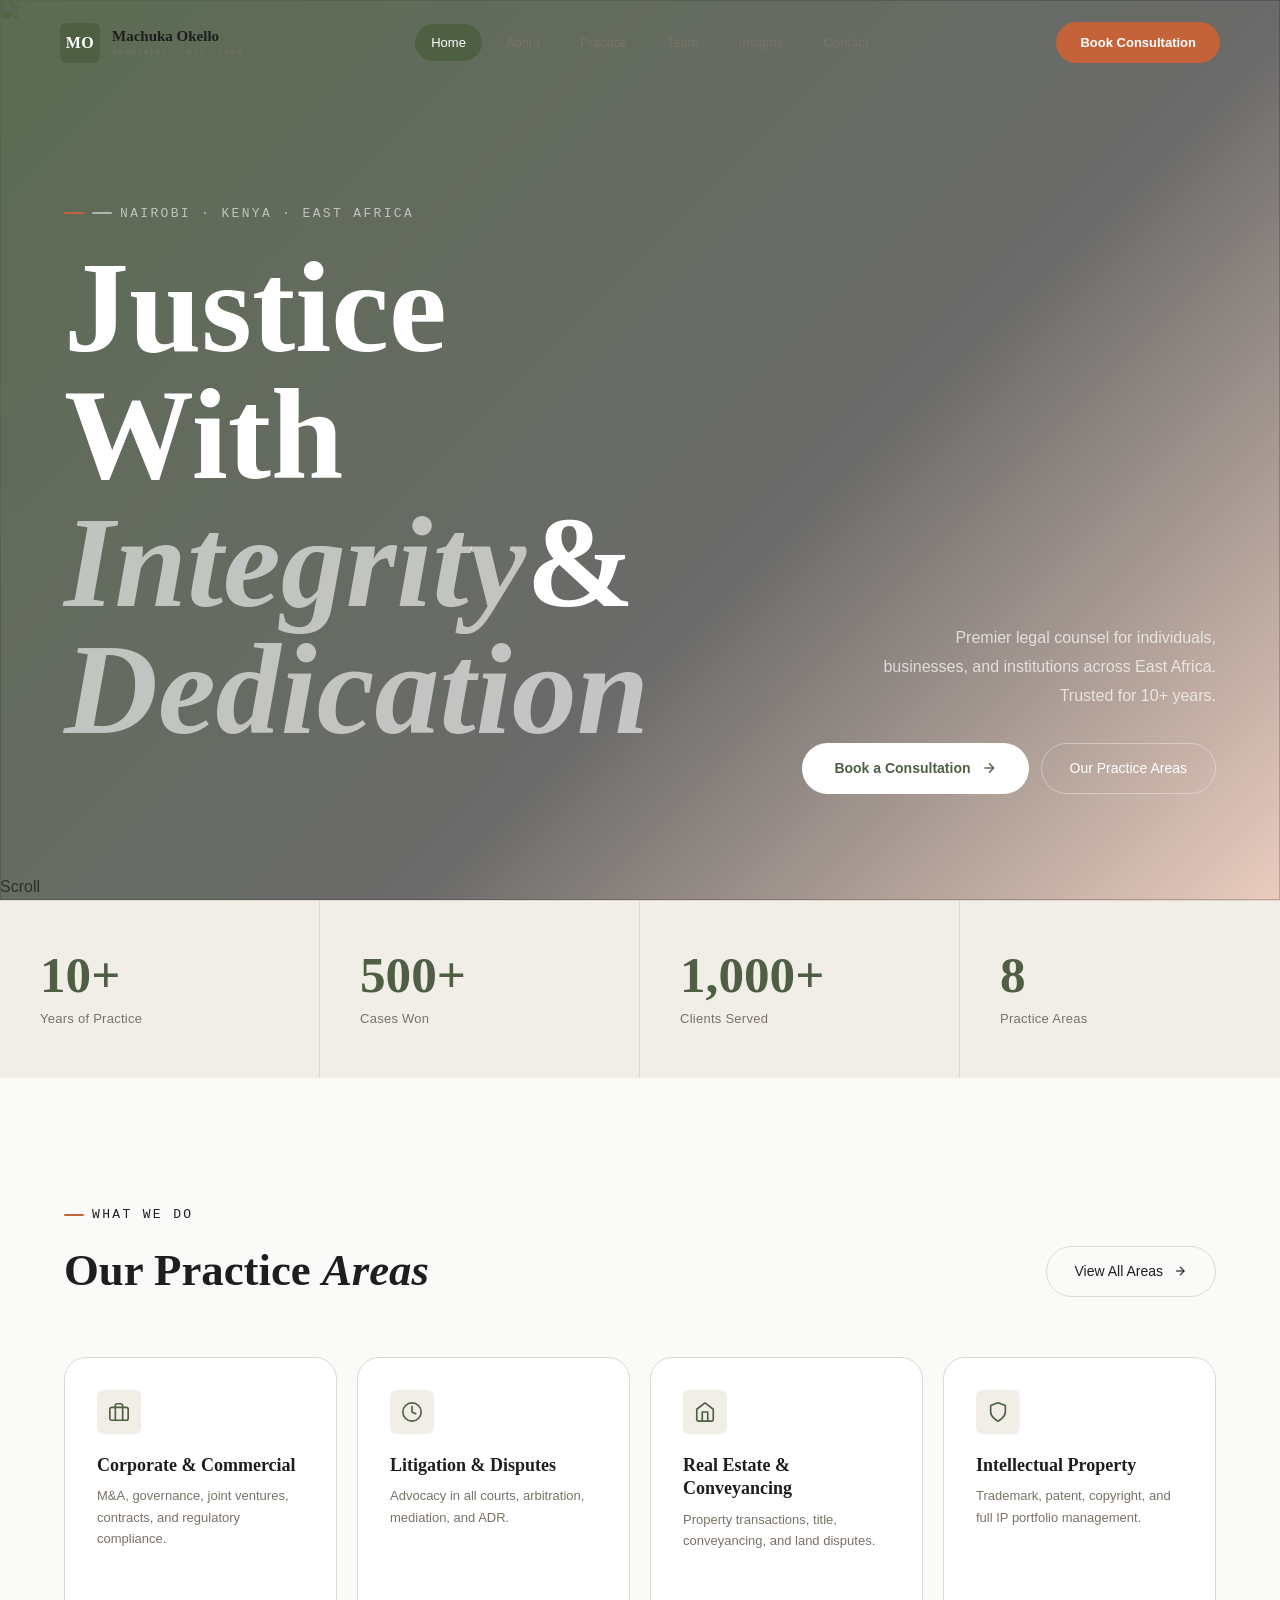
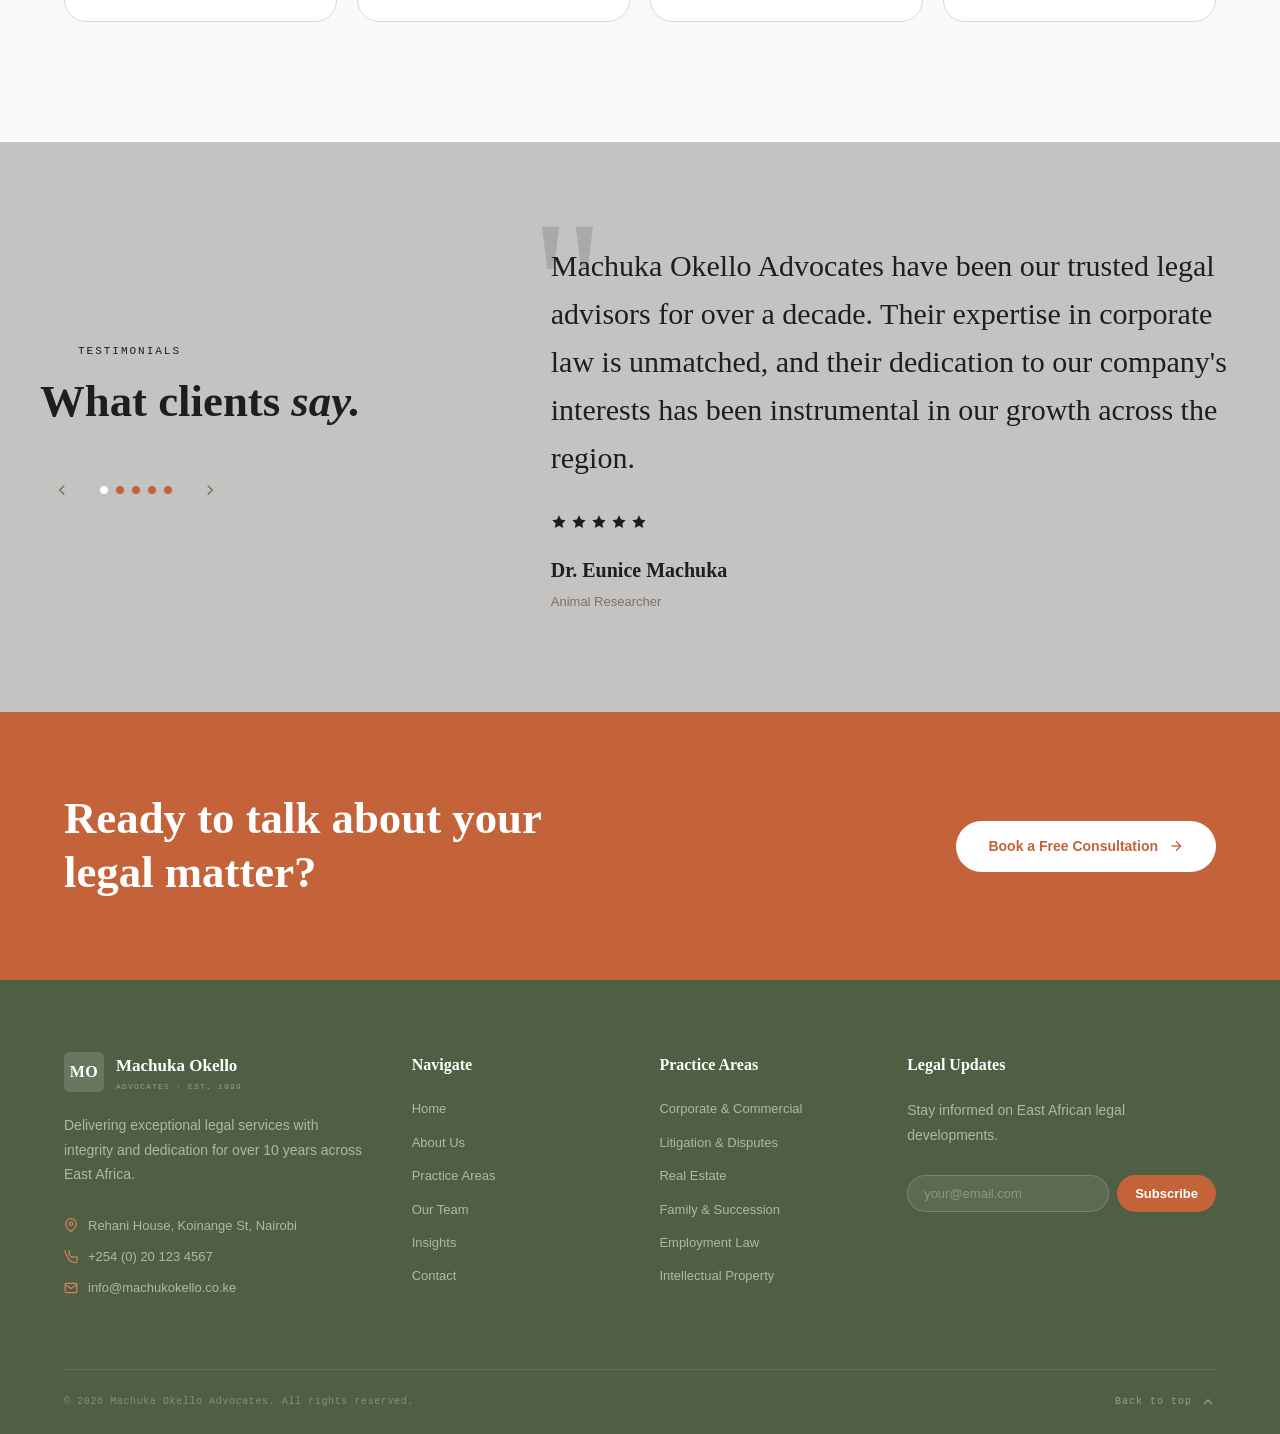
==== commit a8ca5a24: "\" ====
--- a/index.html
+++ b/index.html
@@ -72,9 +72,8 @@
         </div>
       </div>
     </div>
-  </div>
-  <div class="home-scroll-indicator">
-    <div class="scroll-line"></div>
+    </div>
+    <div class="scroll-hint"><div class="mouse"><div class="wheel"></div></div></div>
     <span>Scroll</span>
   </div>
 </section>
@@ -251,4 +250,4 @@
 <script src="script.js"></script>
 <script>document.getElementById('year').textContent = new Date().getFullYear();</script>
 </body>
-</html>+</html>
--- a/style.css
+++ b/style.css
@@ -65,7 +65,7 @@
 /* =============================================
    LAYOUT
 ============================================= */
-.wrap { max-width: 1240px; margin: 0 auto; padding: 0 40px; }
+.wrap { width: 90%; max-width: 1200px; /* controls how wide content can go */ margin: 0 auto; }
 @media (max-width:640px) { .wrap { padding: 0 20px; } }
 
 .section-pad { padding: 120px 0; }
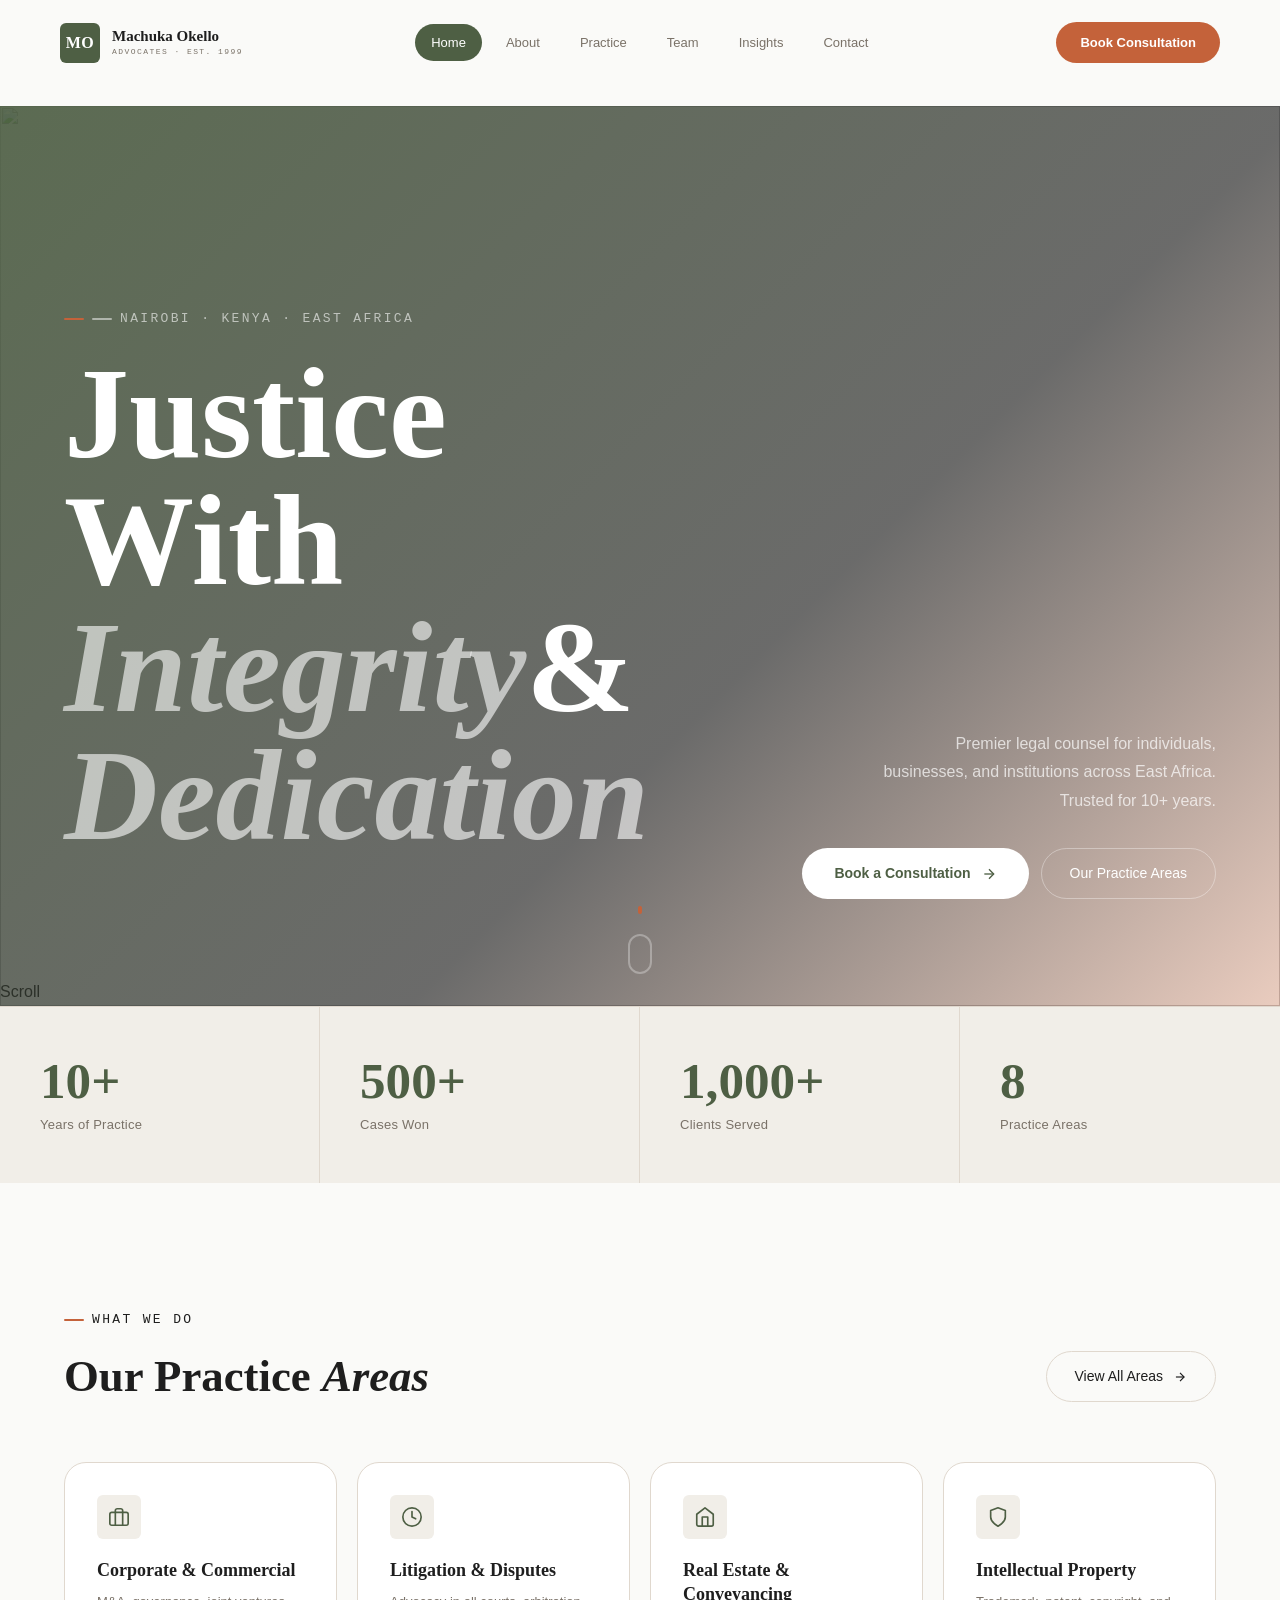
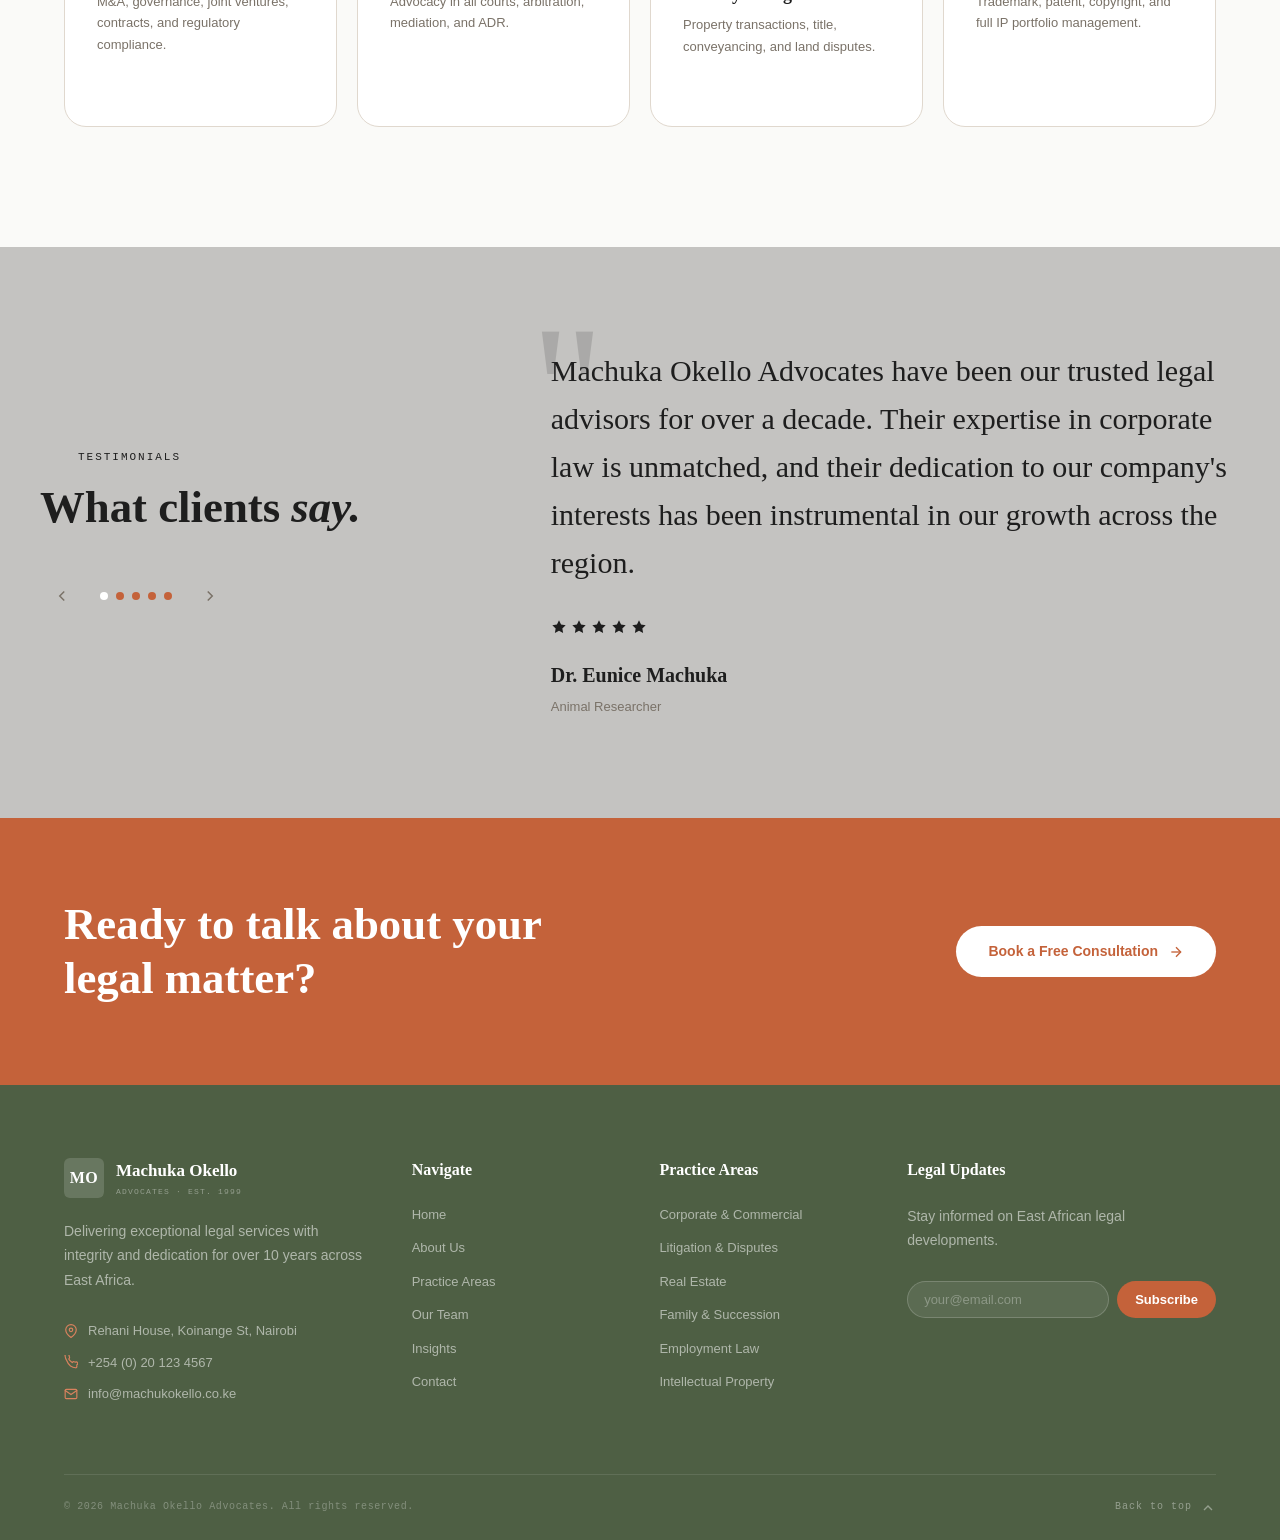
==== commit 9de7ba2c: "Update index.html" ====
--- a/index.html
+++ b/index.html
@@ -45,6 +45,7 @@
     <a href="contact.html" class="mobile-cta">Book Consultation</a>
   </nav>
 </header>
+  <br><br><br><br>
 
 <!-- HERO -->
 <section class="home-hero">
--- a/style.css
+++ b/style.css
@@ -8,6 +8,7 @@
   background: #FAFAF8;
   color: #1E1E1E;
   line-height: 1.65;
+  max-width: 100vw;
   overflow-x: hidden;
 }
 img { display: block; max-width: 100%; }
@@ -575,6 +576,13 @@
 .section-tag.light { color: var(--copper-lt); }
 .section-tag.light::before { background: var(--copper-lt); }
 
+/* =============================================
+   SCROLL MOUSE IMAGE
+============================================= */
+.scroll-hint { position:absolute; bottom:32px; left:50%; transform:translateX(-50%); z-index:2; margin-top:-30px; }
+.mouse { width:24px; height:40px; border:2px solid rgba(255,255,255,.3); border-radius:12px; display:flex; justify-content:center; margin-top:-30px; }
+.wheel { width:4px; height:8px; background-color:#C4623A; border-radius:2px; animation:scroll-bounce 2s infinite; margin-top:-30px; }
+@keyframes scroll-bounce { 0%,100%{transform:translateY(0);opacity:1;} 50%{transform:translateY(8px);opacity:.5;} }
 
 /* =============================================
    PAGE TRANSITIONS
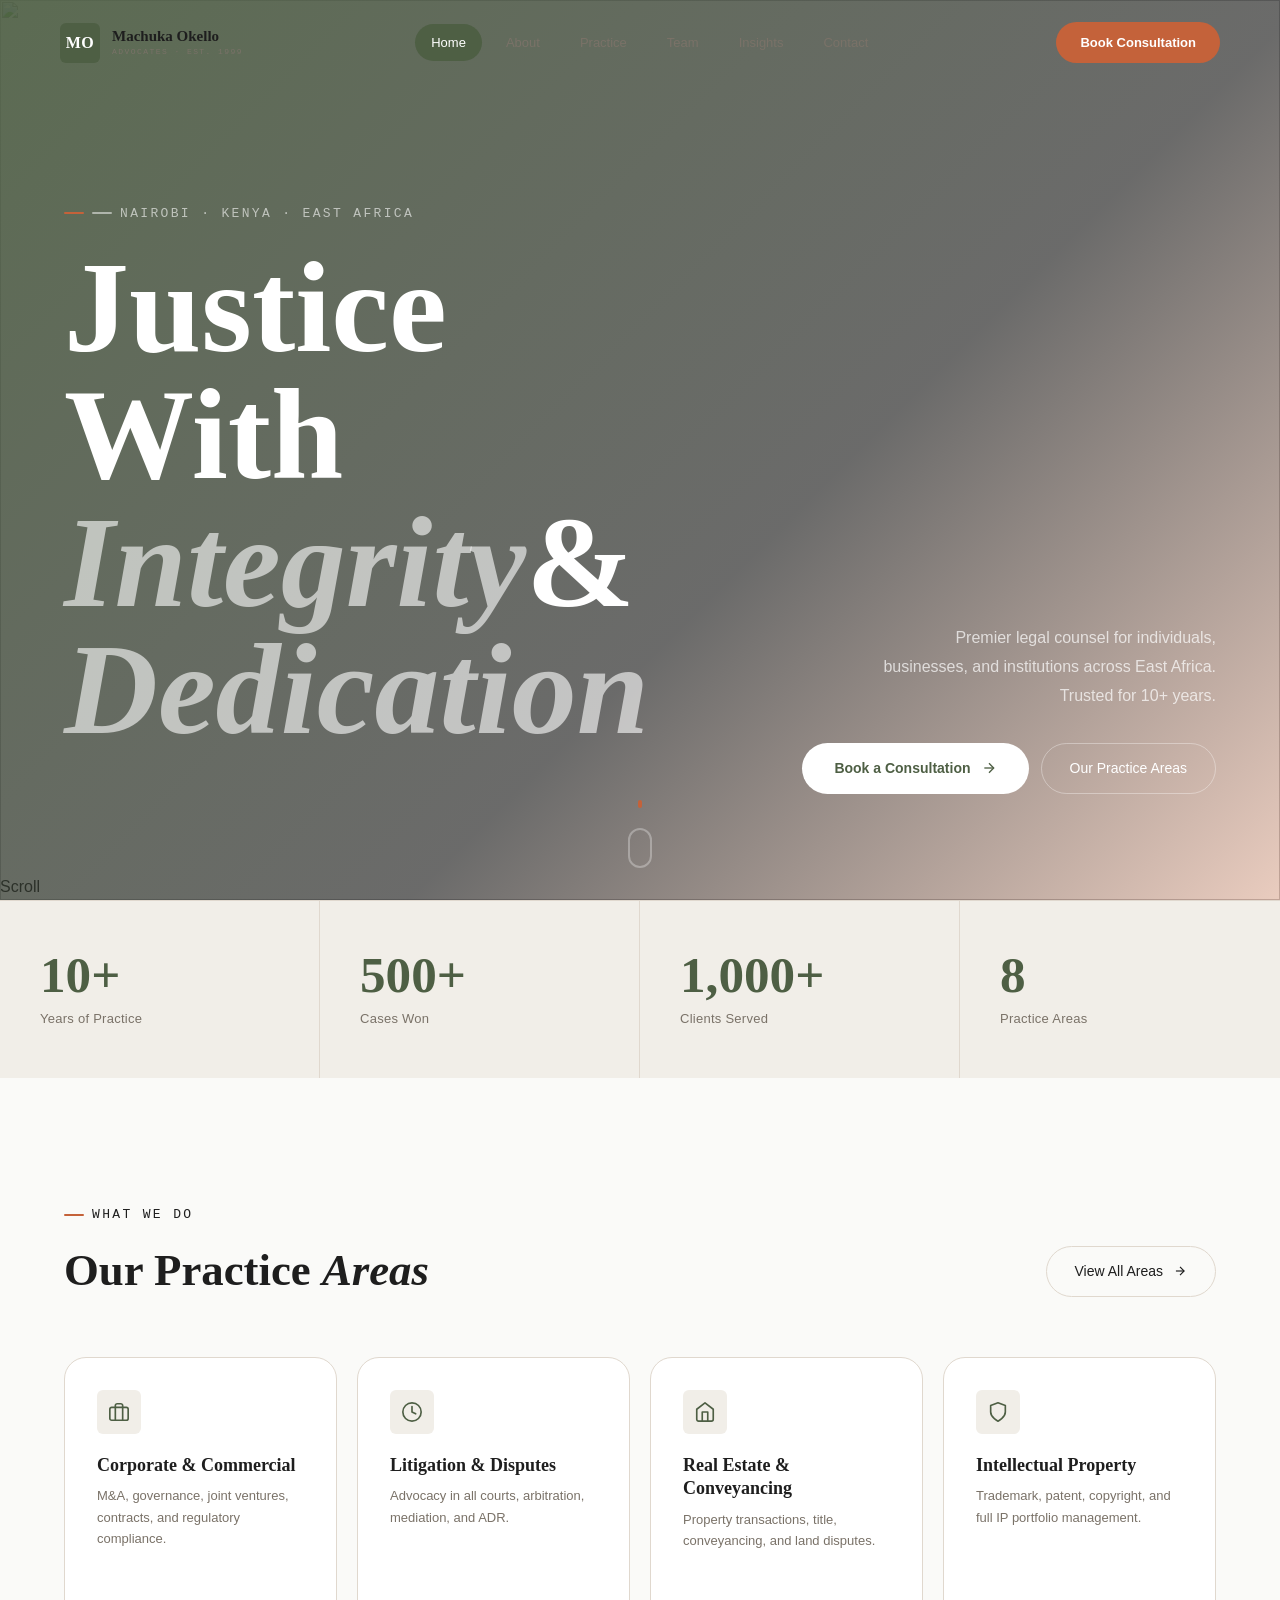
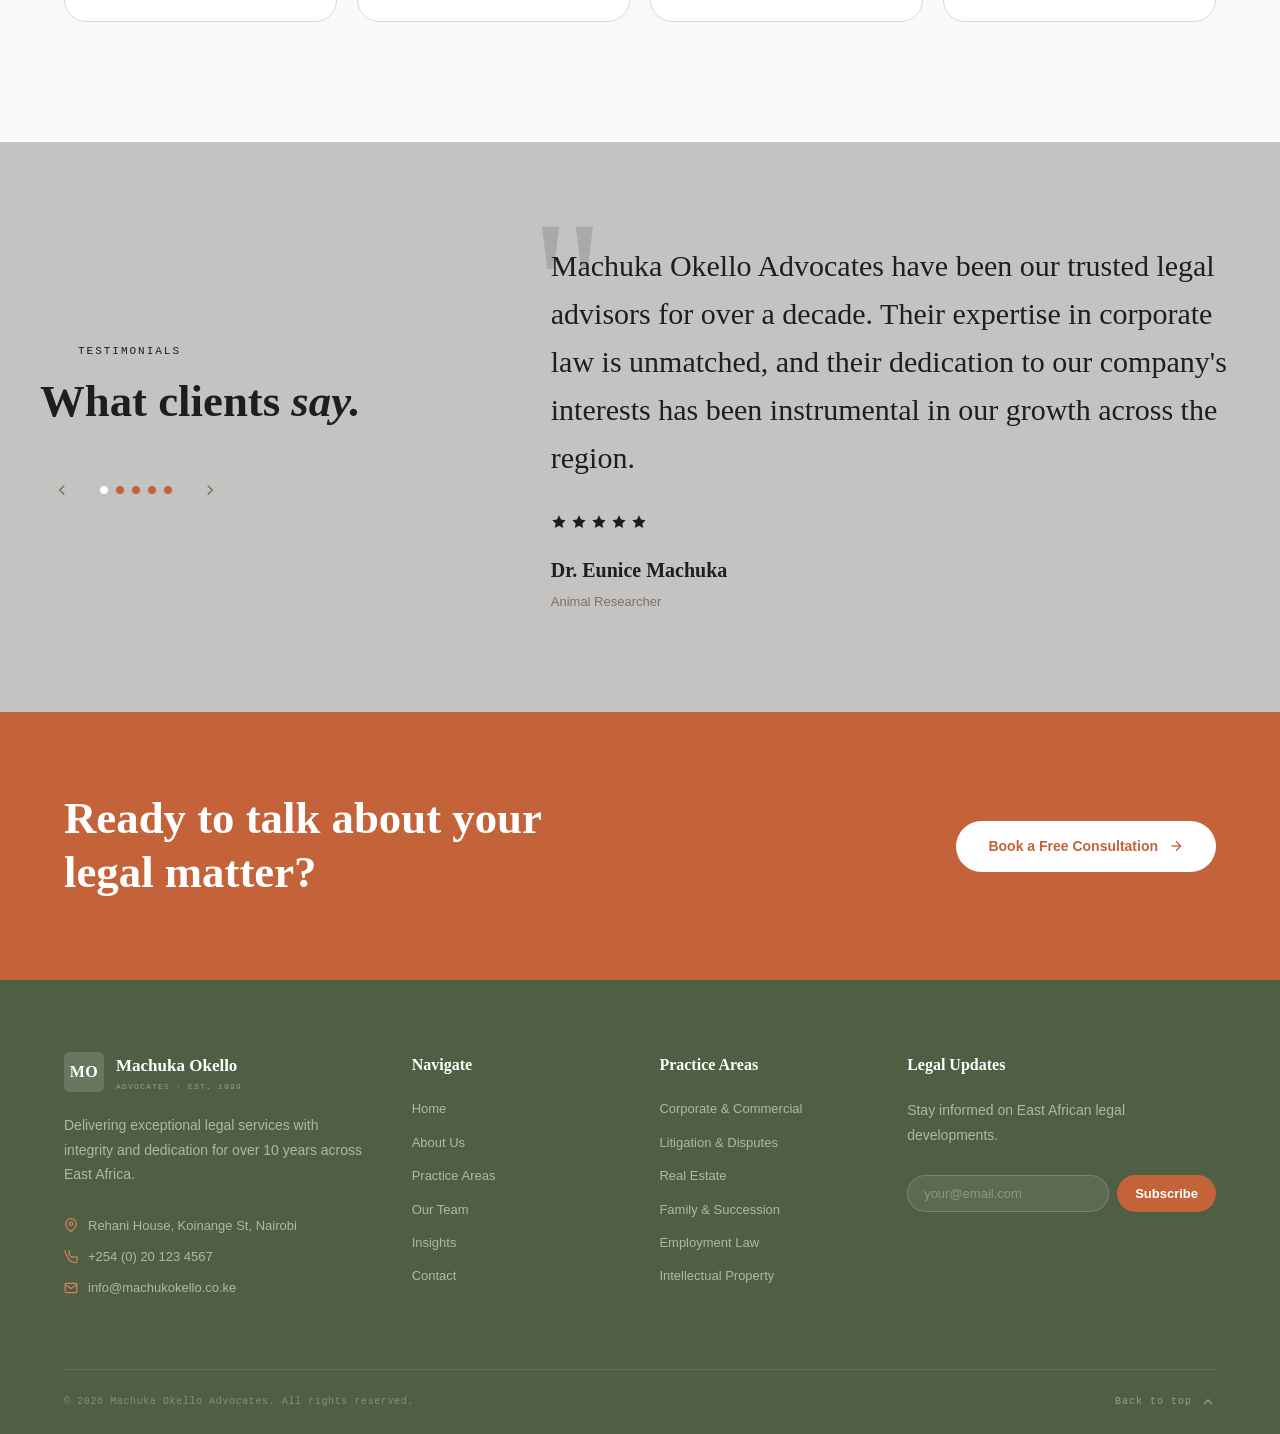
==== commit 8c52d4d2: "Update index.html" ====
--- a/index.html
+++ b/index.html
@@ -45,7 +45,6 @@
     <a href="contact.html" class="mobile-cta">Book Consultation</a>
   </nav>
 </header>
-  <br><br><br><br>
 
 <!-- HERO -->
 <section class="home-hero">
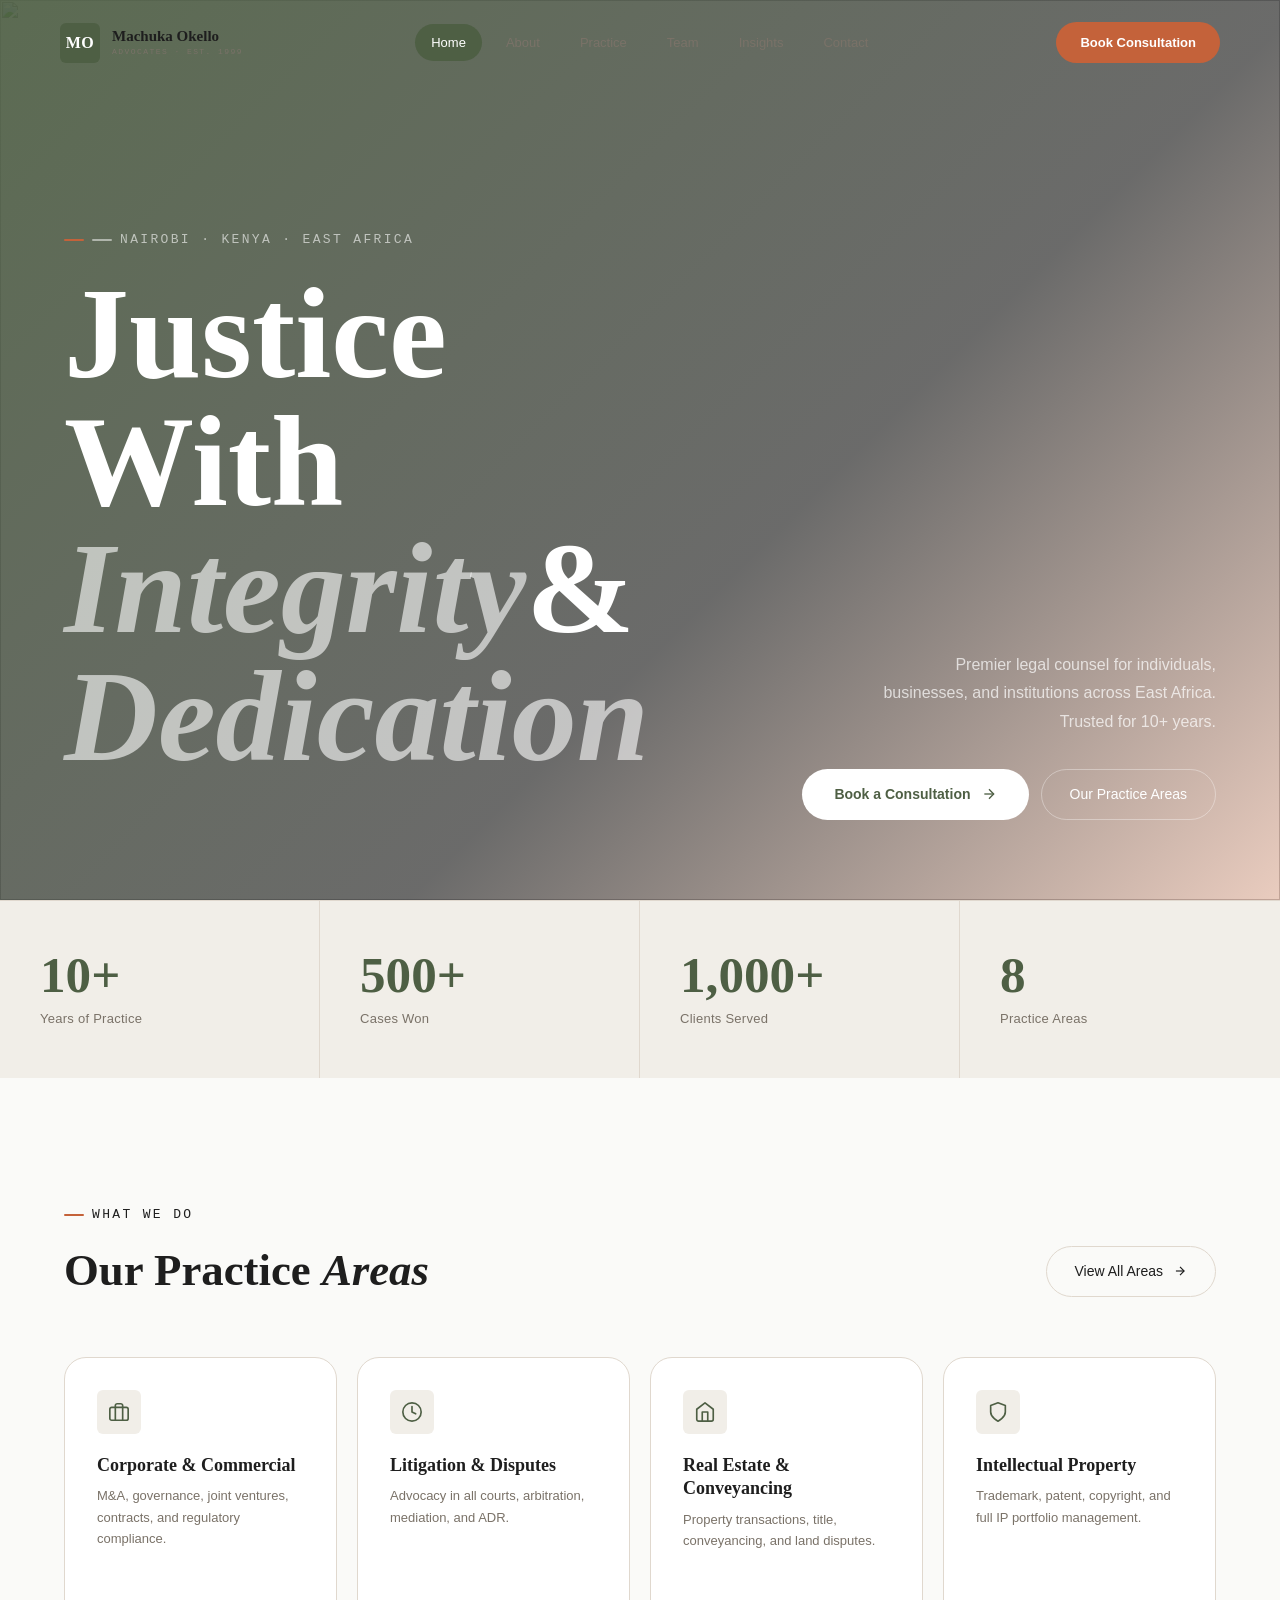
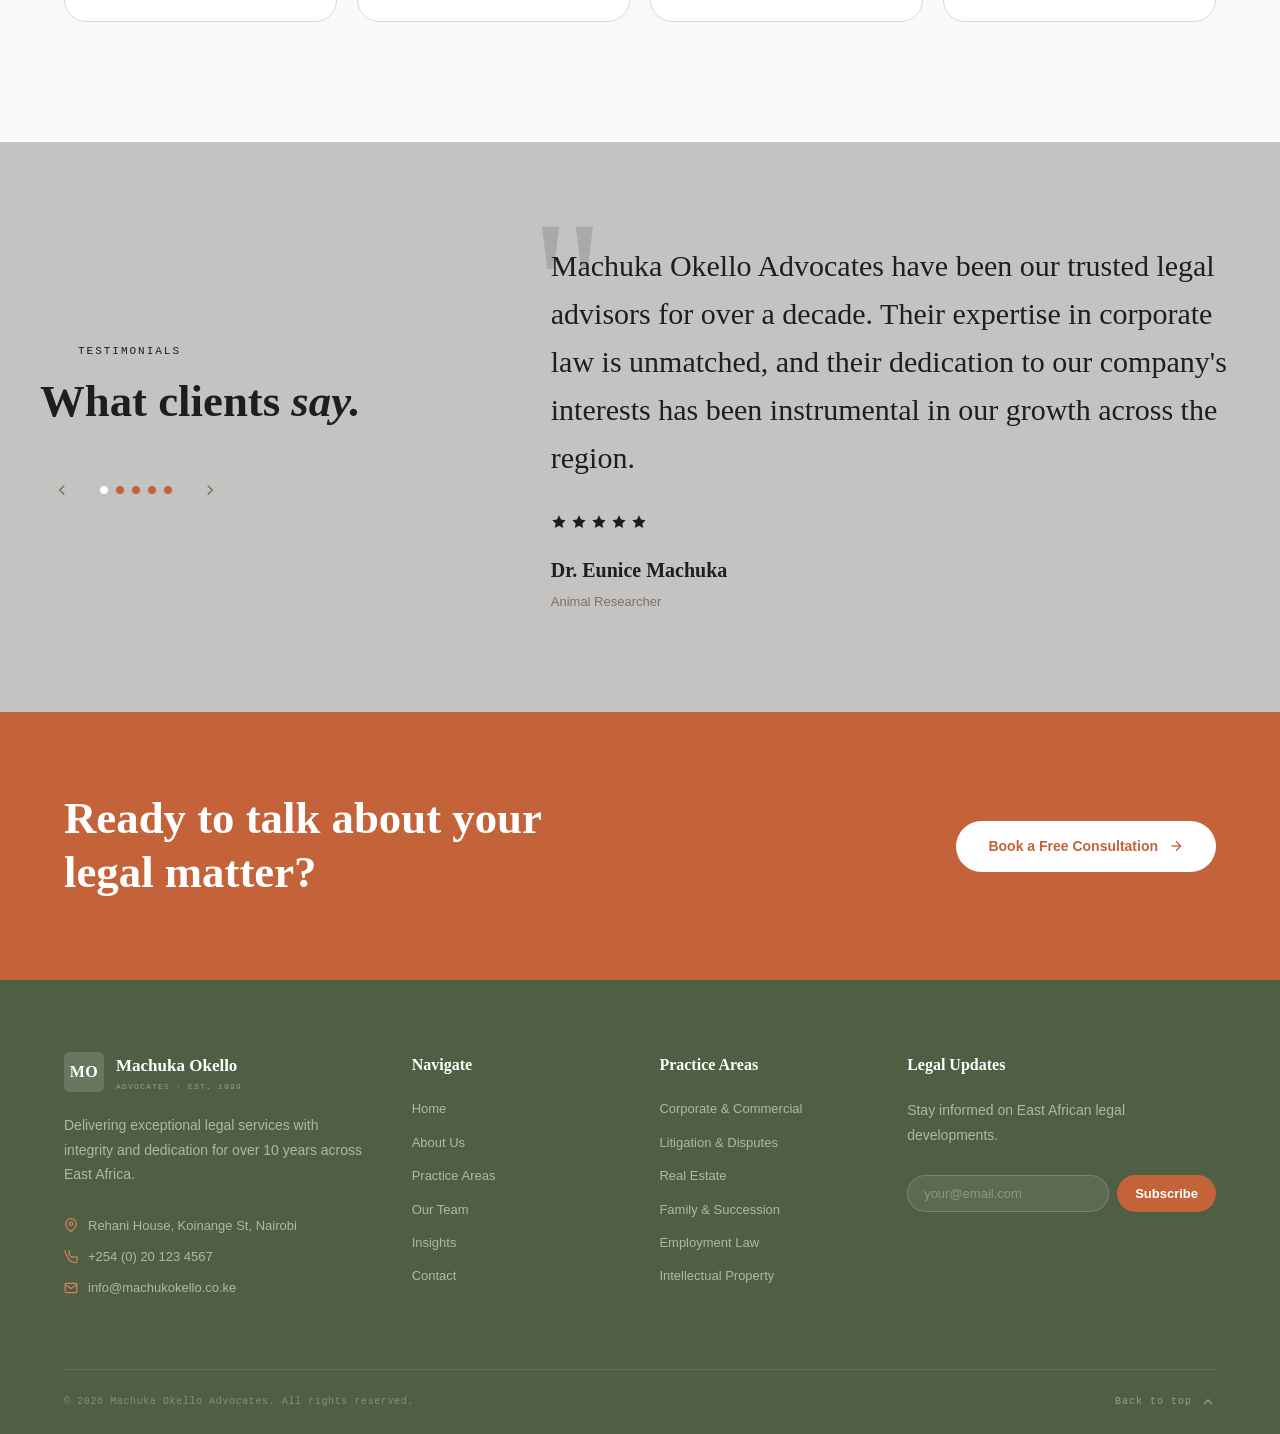
==== commit 6e7083a2: "Update index.html" ====
--- a/index.html
+++ b/index.html
@@ -73,9 +73,11 @@
       </div>
     </div>
     </div>
-    <div class="scroll-hint"><div class="mouse"><div class="wheel"></div></div></div>
+    <!----------------------------------------------------------------------------------------------------
+    COMMENTED OUT SCROLL HINT 
+        <div class="scroll-hint"><div class="mouse"><div class="wheel"></div></div></div>
     <span>Scroll</span>
-  </div>
+  </div> -------------------------------------------------------------------------------------------------> 
 </section>
 
 <!-- STATS -->
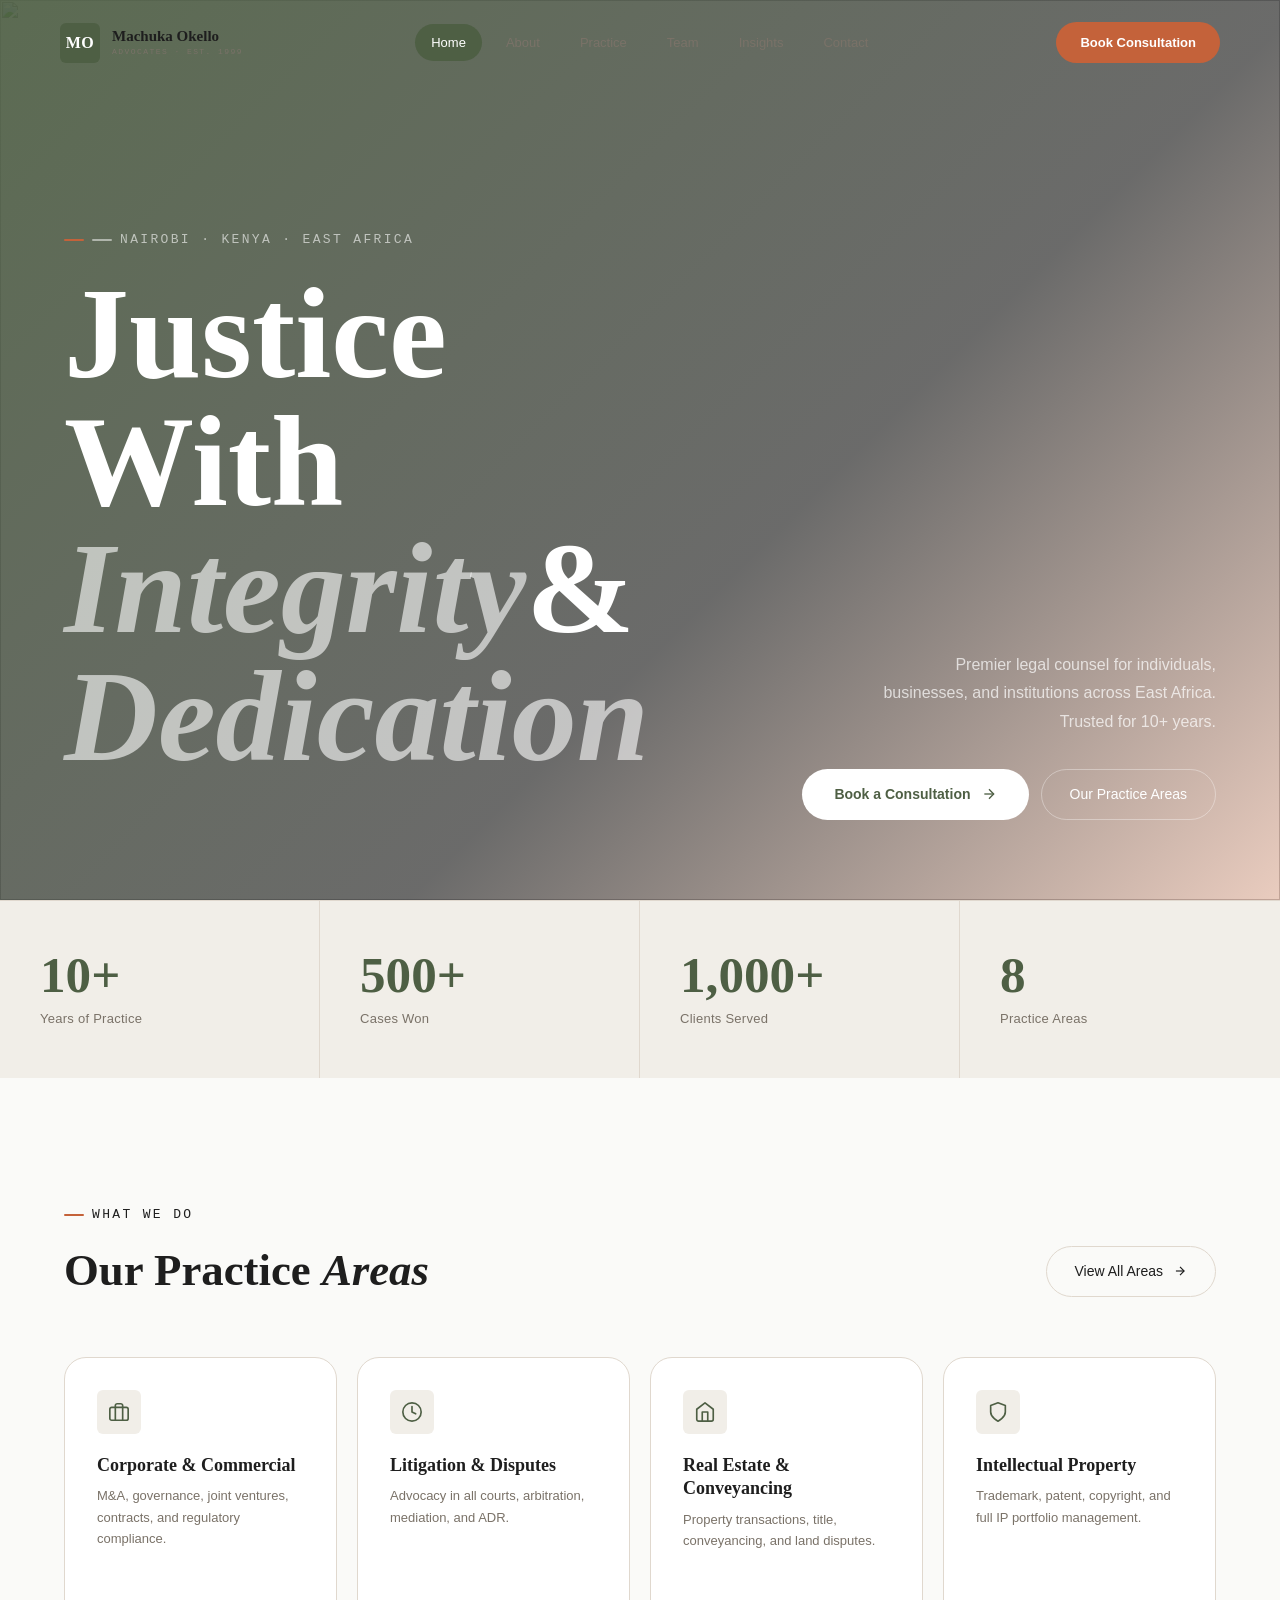
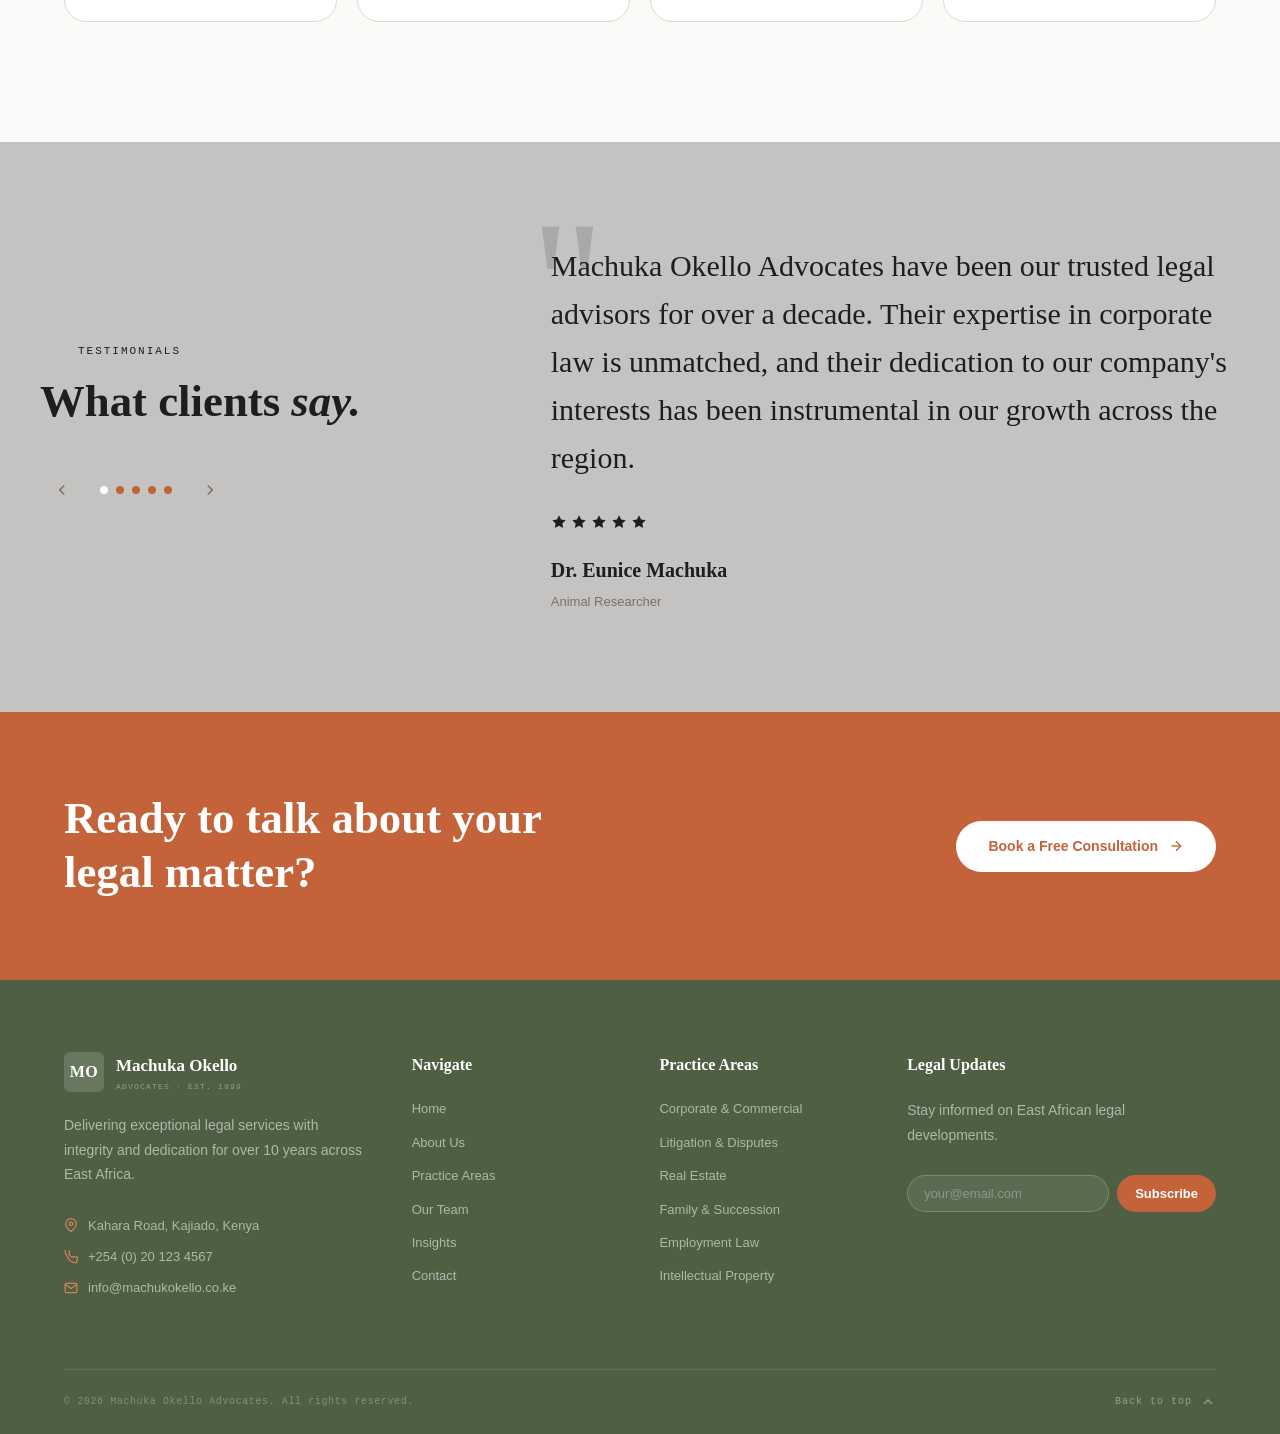
==== commit 5fd12500: "Update index.html" ====
--- a/index.html
+++ b/index.html
@@ -208,7 +208,7 @@
           </div>
         </div>
         <p class="footer-desc">Delivering exceptional legal services with integrity and dedication for over 10 years across East Africa.</p>
-        <div class="footer-contact-line"><svg viewBox="0 0 24 24" fill="none" stroke="currentColor" stroke-width="2" stroke-linecap="round" stroke-linejoin="round"><path d="M21 10c0 7-9 13-9 13s-9-6-9-13a9 9 0 0 1 18 0z"/><circle cx="12" cy="10" r="3"/></svg>Rehani House, Koinange St, Nairobi</div>
+        <div class="footer-contact-line"><svg viewBox="0 0 24 24" fill="none" stroke="currentColor" stroke-width="2" stroke-linecap="round" stroke-linejoin="round"><path d="M21 10c0 7-9 13-9 13s-9-6-9-13a9 9 0 0 1 18 0z"/><circle cx="12" cy="10" r="3"/></svg>Kahara Road, Kajiado, Kenya</div>
         <div class="footer-contact-line"><svg viewBox="0 0 24 24" fill="none" stroke="currentColor" stroke-width="2" stroke-linecap="round" stroke-linejoin="round"><path d="M22 16.92v3a2 2 0 0 1-2.18 2 19.79 19.79 0 0 1-8.63-3.07A19.5 19.5 0 0 1 4.88 9.88 19.79 19.79 0 0 1 1.77 1.25a2 2 0 0 1 1.98-2.18h3a2 2 0 0 1 2 1.72c.127.96.361 1.903.7 2.81a2 2 0 0 1-.45 2.11L8.09 6.91a16 16 0 0 0 6 6l.91-.91a2 2 0 0 1 2.11-.45c.907.339 1.85.573 2.81.7A2 2 0 0 1 22 16.92z"/></svg>+254 (0) 20 123 4567</div>
         <div class="footer-contact-line"><svg viewBox="0 0 24 24" fill="none" stroke="currentColor" stroke-width="2" stroke-linecap="round" stroke-linejoin="round"><path d="M4 4h16c1.1 0 2 .9 2 2v12c0 1.1-.9 2-2 2H4c-1.1 0-2-.9-2-2V6c0-1.1.9-2 2-2z"/><polyline points="22,6 12,13 2,6"/></svg>info@machukokello.co.ke</div>
       </div>
